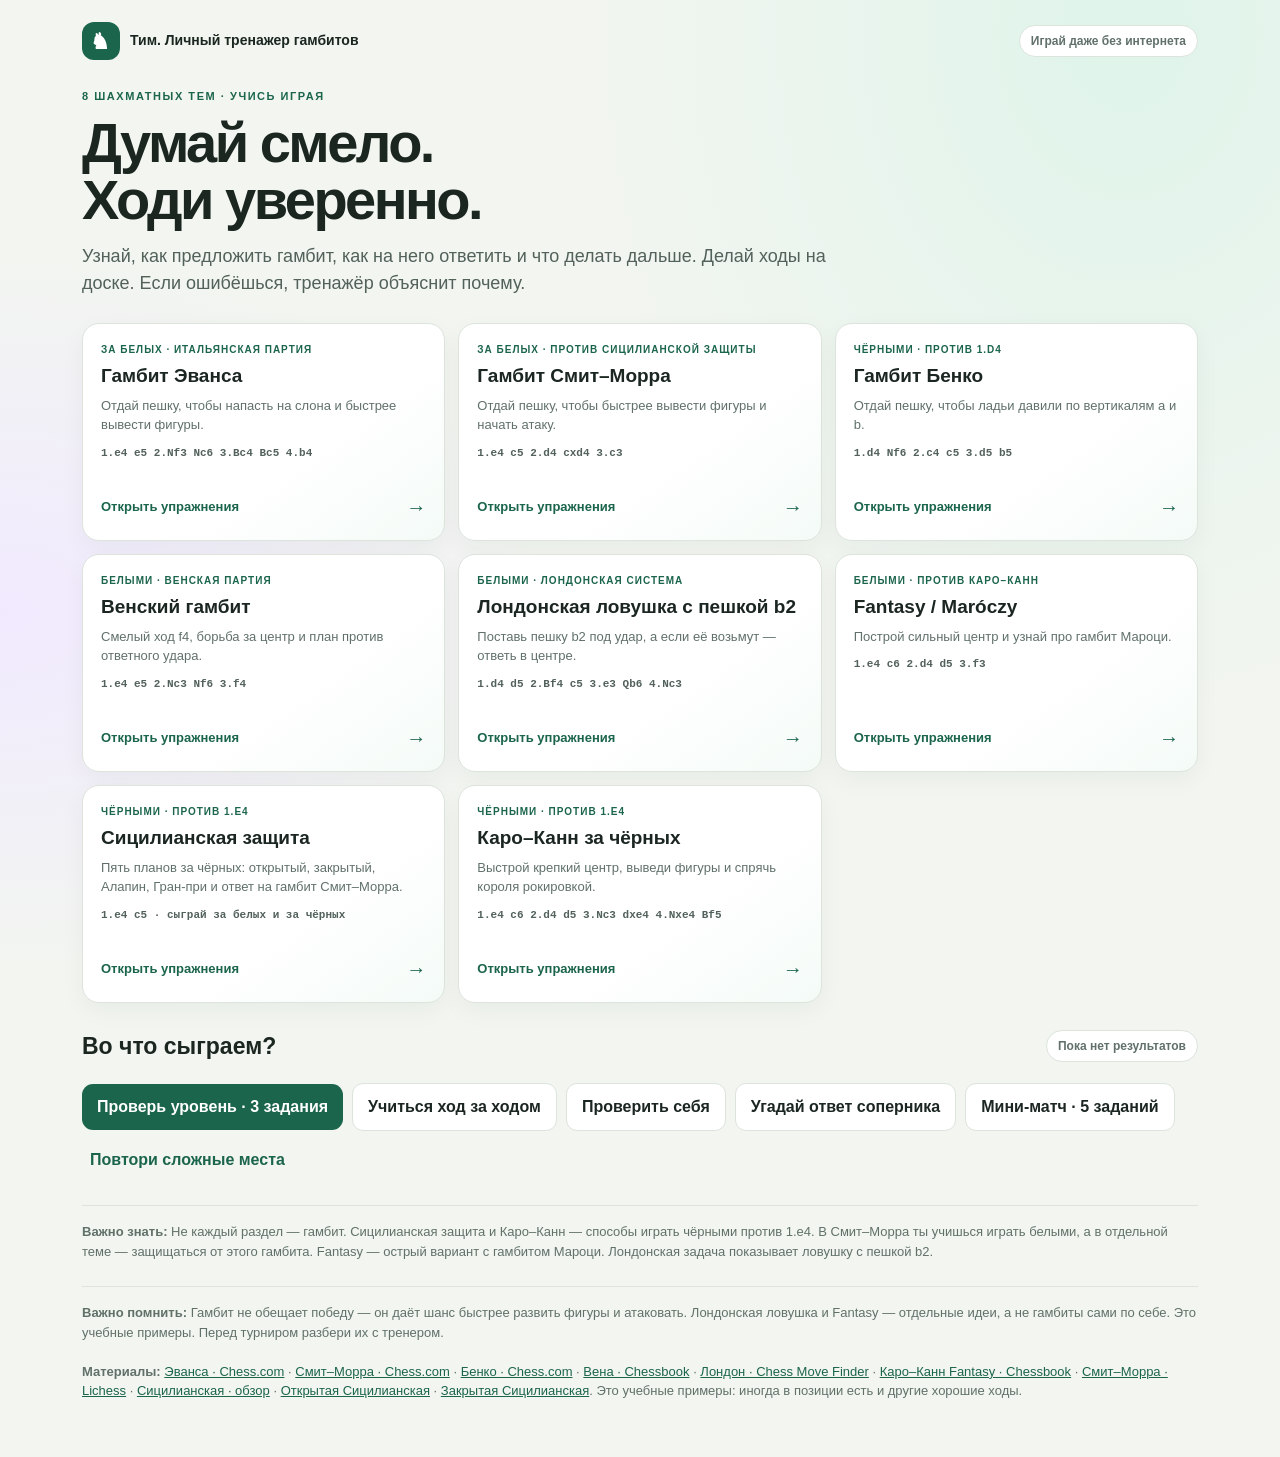
==== gambits.html @ 349092c0 "Add Tim's personal interactive gambit trainer" ====
<!doctype html>
<html lang="ru"><head><meta charset="utf-8"><meta name="viewport" content="width=device-width,initial-scale=1"><meta name="theme-color" content="#173d32"><title>Тим. Личный тренажер гамбитов</title>
<style>
:root{--bg:#f2f5f0;--card:#fff;--ink:#1b2621;--muted:#61716a;--green:#1c654d;--green2:#134b39;--line:#dce4dc;--light:#eee6d5;--dark:#78927b;--red:#943d34;--blue:#427fcb;--gold:#f0b842;--violet:#7656c9}
*{box-sizing:border-box}body{margin:0;background:radial-gradient(ellipse at 88% 2%,#dff4ea 0,transparent 34%),radial-gradient(ellipse at 0 42%,#f1eaff 0,transparent 30%),var(--bg);color:var(--ink);font:16px/1.5 "Segoe UI",Arial,sans-serif}button,select{font:inherit}button{cursor:pointer}.wrap{max-width:1160px;margin:auto;padding:22px 22px 56px}header{display:flex;justify-content:space-between;align-items:center;margin-bottom:28px;gap:12px}.brand{display:flex;gap:10px;align-items:center;font-size:13px;letter-spacing:.12em;font-weight:800;text-transform:uppercase}.logo{width:38px;height:38px;background:var(--green);color:white;border-radius:12px;display:grid;place-items:center;font-size:22px}.badge{border:1px solid var(--line);background:#fff;border-radius:100px;padding:6px 11px;color:var(--muted);font-size:12px;font-weight:650}.hero{max-width:780px}.eyebrow{font-size:11px;letter-spacing:.14em;text-transform:uppercase;color:var(--green);font-weight:800}h1{font-size:clamp(34px,6vw,56px);line-height:1.03;letter-spacing:-.045em;margin:9px 0 14px}.hero p{font-size:18px;color:#52615a;margin:0}.cards{display:grid;grid-template-columns:repeat(3,1fr);gap:13px;margin:26px 0}.card,.panel{background:var(--card);border:1px solid var(--line);border-radius:17px;box-shadow:0 8px 24px rgba(23,47,36,.045)}.card{padding:18px}.card.selectable{appearance:none;text-align:left;color:var(--ink);font:inherit;width:100%;display:flex;flex-direction:column;align-items:stretch;min-height:218px;background:linear-gradient(145deg,#fff 58%,#f4fbf7);transition:transform .18s ease,box-shadow .18s ease,border-color .18s ease}.card.selectable:hover{transform:translateY(-3px);border-color:#87cbb1;box-shadow:0 14px 30px #174d3520}.card.selectable:focus-visible{outline:3px solid #75b99e;outline-offset:3px}.card-cta{margin-top:auto;padding-top:14px;display:flex;justify-content:space-between;align-items:center;color:var(--green);font-size:13px;font-weight:800}.card-cta span{font-size:20px}.card .tag{color:var(--green);text-transform:uppercase;letter-spacing:.1em;font-size:10px;font-weight:800}.card h2{font-size:19px;line-height:1.2;margin:8px 0}.card p{font-size:13px;color:var(--muted);margin:0 0 10px}.seq{font:600 11px/1.5 ui-monospace,Consolas,monospace;color:#52615a}.actions,.row{display:flex;align-items:center;flex-wrap:wrap;gap:9px}.actions{margin:20px 0}.btn{border:0;border-radius:11px;padding:11px 15px;background:var(--green);color:#fff;font-weight:750}.btn:hover{background:var(--green2)}.btn.active-mode{box-shadow:0 0 0 3px #95cbb2;background:#164a38}.btn.secondary{background:#fff;color:var(--ink);border:1px solid var(--line)}.btn.ghost{background:transparent;color:var(--green);padding:8px}.btn.small{font-size:13px;padding:8px 11px}.topline{display:flex;align-items:center;justify-content:space-between;gap:12px;margin:18px 0 10px}.topline h2{font-size:23px;margin:0}.trainer{display:none}.trainer.active{display:block}.toolbar{display:flex;gap:14px;align-items:center;flex-wrap:wrap;background:#fff;border:1px solid var(--line);border-radius:13px;padding:10px 12px;margin:12px 0}.toolbar label{font-size:13px;font-weight:700;color:var(--muted);display:flex;gap:7px;align-items:center}select{border:1px solid var(--line);border-radius:8px;padding:7px 28px 7px 9px;background:#fff}.workspace{display:grid;grid-template-columns:minmax(300px,550px) minmax(280px,1fr);gap:16px;align-items:start}.panel{padding:17px}.board-title{display:flex;justify-content:space-between;gap:10px;margin:0 0 10px}.board-title h3{margin:0;font-size:17px}.board-title small{display:block;color:var(--muted);margin-top:4px}#board{width:min(100%,520px);height:auto;aspect-ratio:1/1;display:grid;grid-template-columns:repeat(8,minmax(0,1fr));grid-template-rows:repeat(8,minmax(0,1fr));border:5px solid #293b33;border-radius:6px;overflow:hidden;margin:auto;user-select:none;touch-action:manipulation}.sq{border:0;border-radius:0;position:relative;padding:0;min-width:0;min-height:0;display:grid;place-items:center}.sq.light{background:var(--light)}.sq.dark{background:var(--dark)}.sq.sel{box-shadow:inset 0 0 0 4px #f1d85b}.sq.last-from{outline:3px solid #5b98e1;outline-offset:-3px}.sq.last-to{box-shadow:inset 0 0 0 4px #f0b842}.sq.last-from.last-to{box-shadow:inset 0 0 0 4px #7656c9}.sq.target:after{content:"";width:23%;height:23%;border-radius:50%;background:#134b3970;position:absolute}.sq.target.capture:after{width:78%;height:78%;background:transparent;border:5px solid #134b3970}.piece{font-family:"Segoe UI Symbol","DejaVu Sans",serif;font-size:clamp(27px,6vw,56px);line-height:1;z-index:1}.piece.w{color:#fff;text-shadow:-1px -1px 1px #26352d,1px -1px 1px #26352d,-1px 1px 1px #26352d,1px 1px 1px #26352d}.piece.b{color:#202823;text-shadow:0 1px 1px #fff7}.coord{position:absolute;top:1px;left:4px;font-size:9px;font-weight:800;z-index:2}.sq.light .coord{color:#78927b}.sq.dark .coord{color:#f8f2e6}.coord.file{top:auto;left:auto;right:4px;bottom:1px}.boardfoot{display:flex;justify-content:space-between;gap:10px;color:var(--muted);font-size:12px;margin-top:10px}.status{color:var(--green);font-weight:750}.progress{height:6px;background:#e6ebe4;border-radius:20px;margin:9px 0 0;overflow:hidden}.progress i{display:block;height:100%;background:var(--green);width:0}.side h3{font-size:21px;line-height:1.2;margin:6px 0 9px}.side p{color:#52615a;margin:9px 0}.prompt{background:#f1f6ed;border-left:4px solid var(--green);padding:12px;border-radius:0 9px 9px 0;font-weight:700}.hint,.feedback,.idea{padding:11px 13px;border-radius:10px;margin:11px 0}.hint,.idea{background:#f6f7f3;border:1px solid var(--line);color:#4c5e54}.feedback{display:none}.feedback.good{display:block;background:#eaf5ec;color:#24543a;animation:feedback-in .22s ease}.feedback.bad{display:block;background:#fff0ed;color:#84382f;animation:feedback-in .22s ease}.feedback.neutral{display:block;background:#fff6df;color:#745214;animation:feedback-in .22s ease}.empty-state{margin:14px 0;padding:22px;border:1px solid #cce5d6;border-radius:16px;background:linear-gradient(120deg,#effaf3,#f3efff);color:#30483b;font-weight:700}.empty-state:before{content:"♟";display:block;color:#7656c9;font-size:28px;margin-bottom:4px}@keyframes feedback-in{from{opacity:.35;transform:translateY(4px)}to{opacity:1;transform:translateY(0)}}.linebox{display:none;border-top:1px solid var(--line);margin-top:12px;padding-top:12px}.linebox.active{display:block}.line-recap{display:none;margin:13px 0 2px;padding:14px 15px;border:1px solid #b9dec8;border-radius:13px;background:linear-gradient(120deg,#eaf8ee,#f3efff);box-shadow:0 5px 16px #164a3812}.line-recap.active{display:block;animation:feedback-in .22s ease}.line-recap h4{margin:0 0 7px;color:var(--green);font-size:16px}.line-recap p{margin:8px 0 0;color:#45594e;font-size:14px}.line-recap b{color:#255b45}.moves{font:600 12px/1.8 ui-monospace,Consolas,monospace;color:#394b41;margin:6px 0}.footnote{margin-top:25px;border-top:1px solid var(--line);padding-top:16px;color:var(--muted);font-size:13px}.footnote a{color:var(--green)}.modal{display:none;position:fixed;inset:0;background:#10221dbb;z-index:5;place-items:center;padding:16px}.modal.open{display:grid}.modalbox{max-width:500px;background:#fff;padding:24px;border-radius:18px;width:100%}.hidden{display:none!important}
@media(max-width:820px){.cards{grid-template-columns:repeat(2,1fr)}.workspace{grid-template-columns:1fr}.panel{max-width:560px;margin:auto;width:100%}}
@media(max-width:520px){.wrap{padding:15px 12px 38px}.cards{grid-template-columns:1fr}.hide-mobile{display:none}.hero p{font-size:16px}.panel{padding:13px}.piece{font-size:clamp(26px,10vw,48px)}.topline{align-items:flex-start;flex-direction:column}}
</style><style>
#board{width:min(100%,520px);height:auto!important;aspect-ratio:1/1;grid-template-columns:repeat(8,minmax(0,1fr));grid-template-rows:repeat(8,minmax(0,1fr))}
#board>.sq{min-width:0;min-height:0;aspect-ratio:1/1}
.opening-guide{margin:12px 0;padding:14px;border:1px solid #c9e2d3;border-radius:14px;background:linear-gradient(135deg,#edf9f1,#f5f0ff);box-shadow:0 6px 18px #1c654d12}
.guide-head{display:flex;align-items:center;gap:8px;margin-bottom:10px;color:#255b45;font-weight:800;font-size:13px;letter-spacing:.02em}
.guide-mark{display:grid;place-items:center;width:25px;height:25px;border-radius:8px;background:#d5f0df;color:#1c654d;font-size:15px}
.guide-grid{display:grid;grid-template-columns:1fr;gap:9px}
.guide-part{padding:10px 11px;border-radius:10px;background:#ffffffd9;border:1px solid #dfe9e2}
.guide-part b{display:block;margin-bottom:4px;color:#263a30;font-size:12px}
.guide-part p{margin:0;color:#4f6057;font-size:13px;line-height:1.5}
@media(min-width:1000px){.guide-grid{grid-template-columns:1fr 1fr}}

.glossary{margin:12px 0 0;border:1px dashed #c9d9cc;border-radius:11px;background:#fbfcfa}
.glossary summary{padding:10px 12px;color:#315b44;font-weight:750;cursor:pointer}
.glossary .glossary-words{padding:0 12px 12px;display:grid;gap:7px}
.glossary p{margin:0;color:#52615a;font-size:12px;line-height:1.45}
.glossary b{color:#1b3a2b}
</style></head>
<body><div class="wrap">
<header><div class="brand"><span class="logo">♞</span><span style="letter-spacing:0;text-transform:none;font-size:14px;line-height:1.25;max-width:250px">Тим. Личный тренажер гамбитов</span></div><span class="badge hide-mobile">Играй даже без интернета</span></header>
<main>
<section id="home">
<div class="hero"><div class="eyebrow">8 шахматных тем · учись играя</div><h1>Думай смело.<br>Ходи уверенно.</h1><p>Узнай, как предложить гамбит, как на него ответить и что делать дальше. Делай ходы на доске. Если ошибёшься, тренажёр объяснит почему.</p></div>
<div class="cards">
<button type="button" class="card selectable" data-open="evans" aria-label="Открыть тренажёр: Гамбит Эванса"><span class="tag">За белых · Итальянская партия</span><h2>Гамбит Эванса</h2><p>Отдай пешку, чтобы напасть на слона и быстрее вывести фигуры.</p><span class="seq">1.e4 e5 2.Nf3 Nc6 3.Bc4 Bc5 4.b4</span><span class="card-cta">Открыть упражнения <span aria-hidden="true">→</span></span></button>
<button type="button" class="card selectable" data-open="morra" aria-label="Открыть тренажёр: Гамбит Смит–Морра"><span class="tag">За белых · против Сицилианской защиты</span><h2>Гамбит Смит–Морра</h2><p>Отдай пешку, чтобы быстрее вывести фигуры и начать атаку.</p><span class="seq">1.e4 c5 2.d4 cxd4 3.c3</span><span class="card-cta">Открыть упражнения <span aria-hidden="true">→</span></span></button>
<button type="button" class="card selectable" data-open="benko" aria-label="Открыть тренажёр: Гамбит Бенко"><span class="tag">Чёрными · против 1.d4</span><h2>Гамбит Бенко</h2><p>Отдай пешку, чтобы ладьи давили по вертикалям a и b.</p><span class="seq">1.d4 Nf6 2.c4 c5 3.d5 b5</span><span class="card-cta">Открыть упражнения <span aria-hidden="true">→</span></span></button>
<button type="button" class="card selectable" data-open="vienna" aria-label="Открыть тренажёр: Венский гамбит"><span class="tag">Белыми · Венская партия</span><h2>Венский гамбит</h2><p>Смелый ход f4, борьба за центр и план против ответного удара.</p><span class="seq">1.e4 e5 2.Nc3 Nf6 3.f4</span><span class="card-cta">Открыть упражнения <span aria-hidden="true">→</span></span></button>
<button type="button" class="card selectable" data-open="london" aria-label="Открыть тренажёр: Лондонская ловушка с пешкой b2"><span class="tag">Белыми · Лондонская система</span><h2>Лондонская ловушка с пешкой b2</h2><p>Поставь пешку b2 под удар, а если её возьмут — ответь в центре.</p><span class="seq">1.d4 d5 2.Bf4 c5 3.e3 Qb6 4.Nc3</span><span class="card-cta">Открыть упражнения <span aria-hidden="true">→</span></span></button>
<button type="button" class="card selectable" data-open="caro" aria-label="Открыть тренажёр: Fantasy против Каро — Канн"><span class="tag">Белыми · против Каро–Канн</span><h2>Fantasy / Maróczy</h2><p>Построй сильный центр и узнай про гамбит Мароци.</p><span class="seq">1.e4 c6 2.d4 d5 3.f3</span><span class="card-cta">Открыть упражнения <span aria-hidden="true">→</span></span></button>
<button type="button" class="card selectable" data-open="sicilian" aria-label="Открыть тренажёр: Сицилианская защита за чёрных"><span class="tag">Чёрными · против 1.e4</span><h2>Сицилианская защита</h2><p>Пять планов за чёрных: открытый, закрытый, Алапин, Гран-при и ответ на гамбит Смит–Морра.</p><span class="seq">1.e4 c5 · сыграй за белых и за чёрных</span><span class="card-cta">Открыть упражнения <span aria-hidden="true">→</span></span></button>
<button type="button" class="card selectable" data-open="caroblack" aria-label="Открыть тренажёр: Каро — Канн за чёрных"><span class="tag">Чёрными · против 1.e4</span><h2>Каро–Канн за чёрных</h2><p>Выстрой крепкий центр, выведи фигуры и спрячь короля рокировкой.</p><span class="seq">1.e4 c6 2.d4 d5 3.Nc3 dxe4 4.Nxe4 Bf5</span><span class="card-cta">Открыть упражнения <span aria-hidden="true">→</span></span></button>
</div>
<div class="topline"><h2>Во что сыграем?</h2><span class="badge" id="stats">Пока нет результатов</span></div>
<div class="actions"><button class="btn" data-mode="diagnostic">Проверь уровень · 3 задания</button><button class="btn secondary" data-mode="study">Учиться ход за ходом</button><button class="btn secondary" data-mode="practice">Проверить себя</button><button class="btn secondary" data-mode="defense">Угадай ответ соперника</button><button class="btn secondary" data-mode="match">Мини-матч · 5 заданий</button><button class="btn ghost" data-mode="review">Повтори сложные места</button></div>
<p class="footnote"><b>Важно знать:</b> Не каждый раздел — гамбит. Сицилианская защита и Каро–Канн — способы играть чёрными против 1.e4. В Смит–Морра ты учишься играть белыми, а в отдельной теме — защищаться от этого гамбита. Fantasy — острый вариант с гамбитом Мароци. Лондонская задача показывает ловушку с пешкой b2.</p>
</section>
<section id="trainer" class="trainer">
<div class="topline"><div><div class="eyebrow" id="modeLabel">Тренировка</div><h2 id="counter">Задание</h2></div><div class="row"><span class="badge" id="sessionStats">0 правильных ходов</span><button class="btn secondary small" id="homeBtn">Назад к режимам</button></div></div>
<div class="toolbar"><label>За кого играем <select id="side"><option value="all">За обе стороны</option><option value="w">Белые</option><option value="b">Чёрные</option></select></label><label>Дебют <select id="opening"><option value="all">Все</option><option value="evans">Эванса</option><option value="morra">Смит–Морра</option><option value="benko">Бенко</option><option value="vienna">Вены</option><option value="london">Лондон</option><option value="caro">Каро–Канн</option><option value="sicilian">Сицилианская защита</option><option value="caroblack">Каро–Канн за чёрных</option></select></label><span class="badge" id="clock">Без таймера</span></div>
<div class="empty-state hidden" id="emptyState" aria-live="polite"></div><div class="workspace" id="workspace"><section class="panel" id="boardPanel"><div class="board-title"><div><h3 id="posTitle"></h3><small id="turn"></small></div><span class="badge" id="gambit"></span></div><div id="board" role="grid" aria-label="Шахматная доска"></div><div class="boardfoot"><span id="posCount"></span><span class="status" id="status">Твой ход!</span></div><div class="progress"><i id="bar"></i></div></section>
<section class="panel side"><div class="eyebrow" id="label">Тренировочный ход</div><h3 id="title"></h3><div id="prompt" class="prompt"></div><div id="idea" class="idea"></div><section class="opening-guide" id="openingGuide" aria-live="polite"><div class="guide-head"><span class="guide-mark" aria-hidden="true">✦</span><span id="guideLabel"></span></div><div class="guide-grid"><div class="guide-part"><b>Зачем нужен этот ход?</b><p id="guideWhy"></p></div><div class="guide-part"><b>Что часто играют дальше?</b><p id="guidePlan"></p></div></div></section><details class="glossary"><summary>Шахматный словарик</summary><div class="glossary-words">
<p><b>Дебют</b> — начало шахматной партии.</p>
<p><b>Гамбит</b> — ты отдаёшь пешку, чтобы быстрее вывести фигуры или начать атаку.</p>
<p><b>Темп</b> — полезное время. Если соперник защищается от твоей угрозы, ты успеваешь сделать ещё один хороший ход.</p>
<p><b>Центр</b> — четыре клетки посередине доски: d4, e4, d5 и e5.</p>
<p><b>Развитие</b> — вывод фигур с начальных клеток, чтобы они помогали в игре.</p>
<p><b>Рокировка</b> — особый ход: король прячется за пешками, а ладья выходит ближе к центру.</p>
<p><b>Размен</b> — обмен пешками или фигурами.</p>
<p><b>Диагональ</b> — клетки наискосок. Слон ходит по диагоналям.</p>
<p><b>Фланг</b> — край доски, где стоят пешки a и h.</p>
<p><b>Инициатива</b> — ты задаёшь угрозы, а соперник вынужден отвечать.</p>
<p><b>Вилка</b> — ход, после которого одна фигура нападает сразу на две фигуры соперника.</p>
<p><b>Открытая вертикаль</b> — ряд клеток без пешек. По нему ладья может пройти далеко.</p>
<p><b>Фианкетто</b> — план: сначала сыграть ...g6 или ...b6, потом поставить слона на g7 или b7.</p>
</div></details><div id="hint" class="hint hidden"></div><div id="feedback" class="feedback" aria-live="polite"></div><div class="actions"><button id="hintBtn" class="btn secondary small">Подсказка</button><button id="showBtn" class="btn secondary small">Показать правильный ход</button><button id="nextBtn" class="btn small hidden">Дальше</button></div>
<div id="lineBox" class="linebox"><b>Что сыграть дальше?</b><div id="moves" class="moves"></div><div class="row" style="justify-content:space-between"><button id="prevLine" class="btn ghost small">На шаг назад</button><span class="badge" id="lineStep"></span><button id="nextLine" class="btn ghost small">Следующий ход</button></div><div id="lineRecap" class="line-recap" aria-live="polite"><h4>✨ Линия пройдена!</h4><p><b>Почему этот план хорош:</b> <span id="recapWhy"></span></p><p><b>Что делать дальше:</b> <span id="recapNext"></span></p></div></div><div class="footnote" id="meta"></div></section></div>
</section>
<div class="footnote"><b>Важно помнить:</b> Гамбит не обещает победу — он даёт шанс быстрее развить фигуры и атаковать. Лондонская ловушка и Fantasy — отдельные идеи, а не гамбиты сами по себе. Это учебные примеры. Перед турниром разбери их с тренером.<br><br><b>Материалы:</b>
<a href="https://www.chess.com/openings/Giuoco-Piano-Game-Evans-Gambit" target="_blank" rel="noopener">Эванса · Chess.com</a> · <a href="https://www.chess.com/openings/Sicilian-Defense-Smith-Morra-Gambit" target="_blank" rel="noopener">Смит–Морра · Chess.com</a> · <a href="https://www.chess.com/openings/Benko-Gambit" target="_blank" rel="noopener">Бенко · Chess.com</a> · <a href="https://chessbook.com/openings/vienna-gambit" target="_blank" rel="noopener">Вена · Chessbook</a> · <a href="https://chessmovefinder.com/openings/london-system" target="_blank" rel="noopener">Лондон · Chess Move Finder</a> · <a href="https://chessbook.com/openings/caro-kann-fantasy" target="_blank" rel="noopener">Каро–Канн Fantasy · Chessbook</a> · <a href="https://lichess.org/study/ccnOaWVC" target="_blank" rel="noopener">Смит–Морра · Lichess</a> · <a href="https://www.chess.com/openings/Sicilian-Defense" target="_blank" rel="noopener">Сицилианская · обзор</a> · <a href="https://www.chess.com/openings/Sicilian-Defense-Open-Variation" target="_blank" rel="noopener">Открытая Сицилианская</a> · <a href="https://www.chess.com/openings/Closed-Sicilian-Defense" target="_blank" rel="noopener">Закрытая Сицилианская</a>. Это учебные примеры: иногда в позиции есть и другие хорошие ходы.</div>
</main></div>
<div id="modal" class="modal"><div class="modalbox"><div class="eyebrow">Как прошла проверка</div><h2 id="modalTitle"></h2><p id="modalText"></p><div class="actions"><button class="btn" id="modalContinue">Начать тренировку</button><button class="btn secondary" id="modalClose">Закрыть</button></div></div></div>
<script>
"use strict";
const FEN="rnbqkbnr/pppppppp/8/8/8/8/PPPPPPPP/RNBQKBNR w KQkq - 0 1";
const T=[
["e1","evans","w","e2e4 e7e5 g1f3 b8c6 f1c4 f8c5 b2b4 c5b4","c2c3","b4a5 d2d4 e5d4 e1g1","Прогони слона","Белые отдали пешку b4. Как использовать лишний ход?","Напади на слона и приготовь ход d4.","Ход c3 нападает на слона и готовит d4. Пока слон уходит, белые занимают центр.","core",1],
["e2","evans","w","e2e4 e7e5 g1f3 b8c6 f1c4 f8c5 b2b4 c5b4 c2c3 b4a5","d2d4","e5d4 e1g1","Занять центр","Слон ушёл на a5. Как теперь занять центр?","Пешка с d2 может пойти на d4 и занять центр.","Ход d4 помогает белым занять центр. После размена пешек спрячь короля рокировкой.","core",1],
["e3","evans","w","e2e4 e7e5 g1f3 b8c6 f1c4 f8c5 b2b4 c5b4 c2c3 b4a5 d2d4 e5d4","e1g1","d4c3 d1b3","Спрячь короля и выведи ладью","Появились открытые клетки в центре. Спрячь короля рокировкой и выведи ладью.","Короткая рокировка прячет короля и выводит ладью в игру.","core",2],
["e4","evans","w","e2e4 e7e5 g1f3 b8c6 f1c4 f8c5 b2b4 c5b4 c2c3 b4a5 d2d4 e5d4 e1g1 d4c3","d1b3","","Накажи за жадность","Чёрные взяли пешку c3. Найди, чем белые могут напасть в ответ.","Ферзь на b3 может угрожать пешкам f7 и b7.","Qb3 нападает на пешки f7 и b7. Перед этим проверь, как чёрные могут ответить.","core",3],
["e5","evans","b","e2e4 e7e5 g1f3 b8c6 f1c4 f8c5 b2b4","c5b4","c2c3 b4a5","Взять предложенную пешку","Белые предлагают пешку b4. Может ли слон взять её?","Слон на c5 может пойти на b4 и забрать пешку.","Чаще чёрные берут пешку ходом 4...Bxb4. Можно и отказаться — отвести слона на b6.","defense",1],
["e6","evans","b","e2e4 e7e5 g1f3 b8c6 f1c4 f8c5 b2b4","c5b6","e1g1","Не брать пешку","Чёрные не берут пешку. Отведи слона в безопасное место.","Слон уходит на b6.","После 4...Bb6 чёрные отказались от пешки. Теперь выводи фигуры.","defense",2],
["m1","morra","w","e2e4 c7c5 d2d4 c5d4 c2c3 d4c3","b1c3","b8c6 g1f3","Забрать пешку конём","Чёрные взяли пешку c3. Как вернуть её конём?","Конь с b1 может забрать пешку на c3.","Nxc3 возвращает пешку и выводит коня.","core",1],
["m2","morra","w","e2e4 c7c5 d2d4 c5d4 c2c3 d4c3 b1c3 b8c6","g1f3","d7d6 f1c4","Вывести коня","Выведи коня и помоги занять центр.","Конь с g1 может пойти на f3.","Nf3 выводит коня и готовит рокировку.","core",1],
["m3","morra","w","e2e4 c7c5 d2d4 c5d4 c2c3 d4c3 b1c3 b8c6 g1f3 d7d6","f1c4","e7e6 e1g1","Напади на пешку f7","Поставь слона на c4 — он будет смотреть на короля.","С c4 слон нападает на пешку f7.","Bc4 ставит слона на хорошее место. Теперь готовь рокировку.","core",2],
["m4","morra","w","e2e4 c7c5 d2d4 c5d4 c2c3 d4c3 b1c3 b8c6 g1f3 d7d6 f1c4 e7e6","e1g1","g8f6 d1e2","Рокировка","В центре могут начаться размены. Спрячь короля рокировкой.","Рокировка прячет короля и выводит ладью.","core",2],
["m5","morra","w","e2e4 c7c5 d2d4 c5d4 c2c3 d4c3 b1c3 b8c6 g1f3 d7d6 f1c4 e7e6 e1g1 g8f6","d1e2","f8e7 f1d1","Подготовь ладью","Подготовь ладью встать на d1 и напасть на пешку d6.","Сначала отведи ферзя с d1 — тогда туда сможет встать ладья.","Qe2 освобождает d1 для ладьи. Ладья сможет напасть на пешку d6.","core",3],
["m6","morra","w","e2e4 c7c5 d2d4 c5d4 c2c3 d4c3 b1c3 b8c6 g1f3 d7d6 f1c4 e7e6 e1g1 g8f6 d1e2 f8e7","f1d1","e8g8","Поставить ладью на d1","Какая ладья должна попасть на d1?","После рокировки ладья стоит на f1. Путь до d1 свободен.","Rd1 ставит ладью напротив пешки d6 и нападает на неё.","core",3],
["m7","morra","w","e2e4 c7c5 d2d4 c5d4 c2c3 d4d3","g1f3","b8c6","Чёрные не взяли пешку","Чёрные продвинули пешку на d3. Как развиваться?","Не бросайся сразу возвращать пешку. Сначала выведи фигуры.","Если соперник не взял пешку, спокойно продолжай развивать фигуры.","core",2],
["m8","morra","b","e2e4 c7c5 d2d4 c5d4 c2c3","d4c3","b1c3","Принять Смит–Морра","Белые предлагают пешку c3. Как её забрать?","Пешка d4 может взять пешку на c3.","Ход 3...dxc3 принимает гамбит. Белые быстрее выведут фигуры, так что чёрным тоже надо развиваться.","defense",1],
["b1","benko","b","d2d4 g8f6 c2c4 c7c5 d4d5","b7b5","c4b5 a7a6","Начать гамбит Бенко","Отдай пешку b5, чтобы ладьи могли давить на пешки соперника.","Продвинь пешку b7 на b5.","Ход ...b5 отдаёт пешку, зато открывает дороги a и b для ладей.","core",1],
["b2","benko","w","d2d4 g8f6 c2c4 c7c5 d4d5 b7b5","c4b5","a7a6 b5a6 c8a6","Взять пешку в гамбитe Бенко","Как белые могут забрать пешку b5?","Пешка с c4 может взять на b5.","Ход 4.cxb5 принимает гамбит. После ...a6 белые решают: взять ещё пешку или развить фигуры.","defense",1],
["b3","benko","b","d2d4 g8f6 c2c4 c7c5 d4d5 b7b5 c4b5","a7a6","b5a6 c8a6","Открыть дорогу ладье по вертикали a","Белые забрали пешку b5. Как открыть дорогу ладье?","Продвинь пешку с a7 на a6.","Ход ...a6 открывает дорогу ладье. Если белые возьмут эту пешку, забери её слоном.","core",2],
["b4","benko","b","d2d4 g8f6 c2c4 c7c5 d4d5 b7b5 c4b5 a7a6 b5a6","c8a6","b1c3 d7d6","Вернуть пешку слоном","Белые взяли и пешку a6. Как забрать пешку обратно?","Слон с c8 может пойти через b7 и взять пешку на a6.","...Bxa6 возвращает пешку и активизирует слона.","core",2],
["b5","benko","b","d2d4 g8f6 c2c4 c7c5 d4d5 b7b5 c4b5 a7a6 b5a6 c8a6 b1c3","d7d6","g1f3 g7g6","Укрепить центр","Закрепи центр и приготовь фианкетто.","Поставь пешку d7 на d6.","После ...d6 готовь ход ...g6 и ставь слона на g7.","core",2],
["b6","benko","b","d2d4 g8f6 c2c4 c7c5 d4d5 b7b5 c4b5 a7a6 b5a6 c8a6 b1c3 d7d6 g1f3","g7g6","g2g3 f8g7","Вывести слона на g7","Как поставить слона на g7, чтобы он смотрел через доску?","Сначала передвинь пешку с g7 на g6.","После ...g6 поставь слона на g7. Оттуда он будет смотреть на центр.","core",2],
["b7","benko","b","d2d4 g8f6 c2c4 c7c5 d4d5 b7b5 c4b5 a7a6 b5a6 c8a6 b1c3 d7d6 g1f3 g7g6 g2g3","f8g7","f1g2 e8g8","Слон смотрит на центр","Поставь слона на g7.","Слон с f8 может пойти на g7.","План простой: пешка на g6, потом слон на g7. Так он будет смотреть на центр издалека.","core",3],
["b8","benko","b","d2d4 g8f6 c2c4 c7c5 d4d5 b7b5 c4b5 a7a6 b5a6 c8a6 b1c3 d7d6 g1f3 g7g6 g2g3 f8g7 f1g2","e8g8","e1g1","Рокировать","Слон занял g7. Заверши развитие.","Конь f6 и слон g7 уже освободили путь.","После рокировки поставь ладьи на вертикали a и b. Так они будут нападать на пешки соперника.","core",3],
["v1","vienna","w","e2e4 e7e5 b1c3 g8f6","f2f4","d7d5 f4e5","Начать гамбит Вены","Как отдать пешку и начать атаку?","Поставь пешку f2 на f4.","Ход 3.f4 предлагает пешку. Если чёрные её возьмут, сыграй e5 и напади на коня f6.","core",1],
["v2","vienna","w","e2e4 e7e5 b1c3 g8f6 f2f4 d7d5","f4e5","f6e4 d1f3","Что делать после ...d5?","Чёрные напали на центр. Как ответить?","Пешка f4 может забрать пешку на e5.","После fxe5 чёрные часто отвечают ...Nxe4. Не спеши: проверь угрозы и выведи фигуры.","core",2],
["v3","vienna","w","e2e4 e7e5 b1c3 g8f6 f2f4 d7d5 f4e5 f6e4","d1f3","","Угроза коню и f7","Чёрный конь взял пешку e4. Каким ходом можно напасть и на коня, и на пешку f7?","Ферзь с d1 может выйти на f3.","Qf3 нападает на коня и пешку f7. Но сначала проверь, не может ли конь уйти.","core",3],
["v4","vienna","w","e2e4 e7e5 b1c3 g8f6 f2f4 e5f4","e4e5","f6g8 g1f3","Прогони коня ходом e5","Чёрные приняли пешку. Как выиграть темп на коне f6?","Передвинь пешку с e4 на e5 и напади на коня.","После принятия гамбита e5 — типичный способ получить темп; затем развивай фигуры.","core",2],
["v5","vienna","b","e2e4 e7e5 b1c3 g8f6 f2f4","d7d5","f4e5 f6e4 d1f3","Ответный удар чёрных","Найди сильный ответ на ход f4.","Атакуй пешки в центре, пока белые не успели их поддержать.","После ...d5 началась борьба за центр. Считай ходы внимательно.","defense",2],
["l1","london","w","d2d4 d7d5 c1f4 c7c5 e2e3 d8b6","b1c3","b6b2 c3d5","Ловушка с пешкой b2","Чёрный ферзь напал на пешку b2. Развей коня: если чёрные возьмут пешку, у тебя будет ответный удар.","Поставь коня на c3.","В Лондонской системе белые иногда оставляют пешку b2 под боем. Если чёрные берут её, сыграй Nxd5 и угрожай шахом с вилкой.","core",3],
["l2","london","w","d2d4 d7d5 c1f4 c7c5 e2e3 d8b6 b1c3 b6b2","c3d5","","Ответный удар в центре","Чёрные забрали пешку b2. Найди сильный ход в центре.","Конь с c3 может забрать пешку на d5.","После Nxd5 ты грозишь шахом на c7 и нападением на ладью. Сначала проверь, как чёрные могут защититься.","core",3],
["l3","london","w","d2d4 d7d5 c1f4 g8f6 e2e3 e7e6 g1f3 c7c5 c2c3 b8c6 b1d2 f8d6","f4g3","","Обычная Лондонская система","Чёрные хотят разменять твоего слона. Как отвести его в безопасное место?","Отведи слона на g3.","В обычном Лондоне спокойно выводи фигуры. Перед разменом подумай, станет ли твоя позиция лучше.","core",2],
["c1","caro","w","e2e4 c7c6 d2d4 d7d5","f2f3","d5e4 f3e4 g8f6","Fantasy против Каро–Канн","Как поддержать центр и выбрать активный вариант?","Поддержи пешку e4 ходом f3.","Fantasy — острый вариант против Каро–Канн. Сам по себе это не гамбит.","core",2],
["c2","caro","w","e2e4 c7c6 d2d4 d7d5 f2f3 d5e4","f3e4","g8f6 e4e5","Вернуть пешку","Чёрные забрали пешку e4. Как белым вернуть её и сохранить центр?","Пешка f3 может взять на e4.","После fxe4 у белых две пешки в центре, но король стал менее защищён.","core",2],
["c3","caro","w","e2e4 c7c6 d2d4 d7d5 f2f3 d5e4 f3e4 g8f6","e4e5","f6d5 c2c4","Сохранить центр","Чёрный конь напал на e4. Как сохранить пространство?","Передвинь пешку e4 на e5 и напади на коня.","После e5 конь должен уйти. Затем ход c4 может напасть на него ещё раз.","core",2],
["c4","caro","w","e2e4 c7c6 d2d4 d7d5 f2f3 d5e4 f3e4 g8f6 e4e5 f6d5","c2c4","d5b6 g1f3","Прогони коня","Как прогнать коня с d5 и занять больше места в центре?","Поставь пешку c2 на c4.","Когда конь уйдёт, выведи фигуры и спрячь короля.","core",3],
["c5","caro","w","e2e4 c7c6 d2d4 d7d5 f2f3 d5e4 f3e4 e7e5 g1f3 e5d4","f1c4","","Гамбит Мароци: пешка за атаку","Чёрные забрали пешку d4. Как вывести слона и напасть на f7?","Поставь слона с f1 на c4 — он будет смотреть на f7.","В гамбитной линии Мароци белые отдают пешку d4, чтобы быстрее вывести слона. Сначала развивай фигуры — пешку можно вернуть позже.","core",3],
["c6","caro","b","e2e4 c7c6 d2d4 d7d5 f2f3","d5e4","f3e4","Как чёрным ответить на Fantasy?","Как забрать пешку e4 и поспорить за центр?","Пешкой d5 забери белую пешку e4.","Ход ...dxe4 забирает пешку. Белые могут вернуть её, но получат больше места для фигур.","defense",2]
];
T.push(["s_open","sicilian","b","e2e4","c7c5","","Сицилианская защита · открытый центр","Белые начинают 1.e4. Выбери сицилианский ответ.","Ход ...c5 атакует центр сбоку и делает игру острее.","defense",2]);
T[T.length-1].seq=[
{u:"c7c5",q:"На 1.e4 выбери сицилианский ответ.",hint:"Пешка c7 атакует поле d4.",why:"После ...c5 пешка c может взять на d4. Если она уйдёт с линии c, ладья сможет по ней двигаться."},
{u:"g1f3",auto:true},
{u:"d7d6",q:"Белые развили коня. Подготовь открытый центр и развитие фигур.",hint:"Следи за клеткой e5 и готовь ход конём ...Nf6.",why:"Ход ...d6 укрепляет пешки и готовит развитие коня."},
{u:"d2d4",auto:true},
{u:"c5d4",q:"Белая пешка пришла на d4. Как забрать её?",hint:"Пешкой c5 забери пешку на d4.",why:"После ...cxd4 пешка белых уходит, а ладья чёрных получает свободную дорогу по линии c."},
{u:"f3d4",auto:true},
{u:"g8f6",q:"Выведи коня на f6 и напади на пешку e4.",hint:"Поставь коня на f6.",why:"...Nf6 развивает фигуру и сразу атакует e4."},
{u:"b1c3",auto:true},
{u:"b8c6",q:"Напади на пешки в центре и выведи остальные фигуры.",hint:"Второй конь естественно выходит на c6.",why:"...Nc6 развивает фигуру и усиливает контроль над d4 и e5."},
{u:"f1e2",auto:true},
{u:"e7e6",q:"Белые готовят рокировку. Открой дорогу слону f8 и закрепи центр.",hint:"Продвинь пешку e7 на одно поле.",why:"...e6 освобождает поле e7 для слона и поддерживает контроль над d5."},
{u:"e1g1",auto:true},
{u:"f8e7",q:"Белые рокировали. Развей слона и приготовь короля к безопасности.",hint:"Слон f8 может выйти на e7 после хода ...e6.",why:"...Be7 завершает развитие слона перед короткой рокировкой."},
{u:"c1e3",auto:true},
{u:"e8g8",q:"Заверши развитие короля короткой рокировкой.",hint:"Путь короля свободен: f8 и g8 пусты.",why:"Рокировка уводит короля из центра и подключает ладью."}
];
T.push(["s_alapin","sicilian","b","e2e4","c7c5","","Сицилианская защита · план против 2.c3","Белые выбирают 2.c3. Найди центральный ответ.","Против плана d2-d4 важно сразу оспорить центр ходом ...d5.","defense",2]);
T[T.length-1].seq=[
{u:"c7c5",q:"Начни Сицилианскую защиту ходом против 1.e4.",hint:"Атакуй центр пешкой c.",why:"...c5 спорит за центр и делает партию острой."},
{u:"c2c3",auto:true},
{u:"d7d5",q:"Белые готовят ход d4. Как помешать им занять центр?",hint:"Продвинь пешку d7 на d5.",why:"...d5 нападает на центр, пока белые не успели поставить туда две пешки."},
{u:"e4d5",auto:true},
{u:"d8d5",q:"Белые взяли пешку d5. Как забрать пешку обратно?",hint:"Ферзь может забрать пешку на d5.",why:"...Qxd5 возвращает пешку и нападает на центр."},
{u:"d2d4",auto:true},
{u:"g8f6",q:"Белые заняли центр. Выведи коня и напади на пешку e4.",hint:"Выведи коня g8 на f6.",why:"...Nf6 развивает коня с темпом против пешки e4."},
{u:"g1f3",auto:true},
{u:"e7e6",q:"Белые развили коня. Открой слона и укрепи контроль над центром.",hint:"Пешка e7 может поддержать d5 ходом d6.",why:"...e6 укрепляет клетки в центре и освобождает диагональ слона f8."},
{u:"f1e2",auto:true},
{u:"f8e7",q:"Белые выводят слона. Развей своего слона и подготовь рокировку.",hint:"Поле e7 освободилось после ...e6.",why:"...Be7 завершает развитие и подготавливает короткую рокировку."},
{u:"e1g1",auto:true},
{u:"e8g8",q:"Уведи короля в безопасность и подключи ладью.",hint:"Сначала проверь, что f8 и g8 свободны.",why:"Короткая рокировка завершает начальный этап развития."}
];
T.push(["s_closed","sicilian","b","e2e4","c7c5","","Сицилианская защита · закрытый центр","Белые начинают 1.e4. Начни Сицилианскую защиту.","После ...c5 белые могут закрыть центр и начать игру на краю доски.","defense",2]);
T[T.length-1].seq=[
{u:"c7c5",q:"Ответь на 1.e4 ходом Сицилианской защиты.",hint:"Ход ...c5 нападает на пешку d4 сбоку.",why:"...c5 спорит за центр и делает партию острой."},
{u:"b1c3",auto:true},
{u:"b8c6",q:"Центр закрыт. Выведи коня и следи за клеткой d4.",hint:"Выведи коня b8 на c6.",why:"...Nc6 контролирует d4 и готовит развитие остальных фигур."},
{u:"g2g3",auto:true},
{u:"g7g6",q:"Белые готовят слона на g2. Подготовь своего слона на g7.",hint:"Освободи поле g7 пешкой.",why:"После ...g6 поставь слона на g7. Он будет смотреть на центр через доску."},
{u:"f1g2",auto:true},
{u:"f8g7",q:"Белые поставили слона на g2. Поставь своего слона на g7.",hint:"Слон f8 выходит на g7.",why:"...Bg7 ставит слона на сильное место. Он будет помогать атаковать центр."},
{u:"d2d3",auto:true},
{u:"d7d6",q:"Белые укрепляют центр. Поддержи свои пешки ходами ...d6 и ...e5.",hint:"Поддержи e5 и освободи поле d7.",why:"...d6 удерживает клетки в центре и подготавливает развитие коня g8."},
{u:"c1e3",auto:true},
{u:"e7e5",q:"Белые вывели слона. Поддержи пешки в центре и не давай им сыграть d4.",hint:"Продвинь пешку e7 на e5.",why:"...e5 занимает больше места и мешает белым сыграть d4."},
{u:"d1d2",auto:true},
{u:"g8e7",q:"Белые связывают развитие с ферзём. Выведи коня и приготовь рокировку.",hint:"Конь g8 может пойти на e7.",why:"...Nge7 развивает коня, не блокируя пешку f."},
{u:"g1f3",auto:true},
{u:"e8g8",q:"Заверши развитие короля рокировкой.",hint:"Конь уже ушёл с g8, слон покинул f8.",why:"Короткая рокировка завершает безопасное развитие."}
];
T.push(["s_grandprix","sicilian","b","e2e4","c7c5","","Сицилианская защита · ответ на раннюю атаку","Белые выбирают 2.Nc3 и готовят f4. Продолжай развитие с ответной атакой в центре.","Если белые рано нападают на короля, не пугайся. Выводи фигуры и отвечай ходами в центре.","defense",2]);
T[T.length-1].seq=[
{u:"c7c5",q:"Начни Сицилианскую защиту против 1.e4.",hint:"Сыграй ...c5.",why:"...c5 создаёт острую борьбу за клетки в центре."},
{u:"b1c3",auto:true},
{u:"b8c6",q:"Белые развили коня. Развей своего и контролируй d4.",hint:"Конь b8 естественно выходит на c6.",why:"...Nc6 усиливает контроль над d4 и готовит ответ на ранний f4."},
{u:"f2f4",auto:true},
{u:"g7g6",q:"Белые готовят атаку пешкой f. Развей слона на длинную диагональ.",hint:"Сначала освободи поле g7.",why:"...g6 готовит фианкетто и создаёт давление на центр."},
{u:"g1f3",auto:true},
{u:"f8g7",q:"Белые развили коня. Поставь слона на g7.",hint:"Слон f8 выходит на g7.",why:"...Bg7 усиливает контроль над центром и безопасно развивает фигуру."},
{u:"f1b5",auto:true},
{u:"c6d4",q:"Белые напали слоном на коня c6. Уведи коня на d4 и займи центр.",hint:"Уведи коня c6 из-под удара, заняв d4.",why:"...Nd4 спасает коня и ставит его в центр."}
];
T.push(["s_morra_def","sicilian","b","e2e4","c7c5","","Защита от гамбита Смит–Морра","Белые жертвуют пешку ходом 2.d4 и затем предлагают гамбит c3. Прими пешку и развивайся.","После взятия пешки не хватай следующую. Выводи фигуры и следи за центром.","defense",2]);
T[T.length-1].seq=[
{u:"c7c5",q:"Начни Сицилианскую защиту против 1.e4.",hint:"Ход ...c5.",why:"...c5 переводит партию в Сицилианскую защиту."},
{u:"d2d4",auto:true},
{u:"c5d4",q:"Белые сразу вскрывают центр. Как разменять пешки?",hint:"Пешка c5 может взять d4.",why:"...cxd4 меняет пешки и открывает дорогу ладье по вертикали c."},
{u:"c2c3",auto:true},
{u:"d4c3",q:"Белые предлагают ещё одну пешку. Можно ли взять её без опасности?",hint:"Пешка d4 может забрать пешку на c3.",why:"...dxc3 берёт пешку. Теперь быстро выводи коней и слонов."},
{u:"b1c3",auto:true},
{u:"b8c6",q:"Белые вернули пешку конём. Выведи своего коня и помоги занять центр.",hint:"Развей коня b8 на c6.",why:"...Nc6 выводит коня и помогает держать под контролем центр."},
{u:"g1f3",auto:true},
{u:"d7d6",q:"Белые вывели коня. Поддержи пешки в центре и готовь ...Nf6.",hint:"Пешка d7 может продвинуться на d6.",why:"...d6 защищает пешки в центре и готовит развитие фигур."},
{u:"f1c4",auto:true},
{u:"g8f6",q:"Белые напали на пешку f7. Выведи коня и не оставляй её без защиты.",hint:"Выведи коня g8 на f6.",why:"...Nf6 выводит коня и нападает на e4. Не трать ходы на другие пешки."},
{u:"e1g1",auto:true},
{u:"e7e6",q:"Белые спрятали короля. Поддержи центр и открой дорогу слону.",hint:"Ход ...e6 освобождает поле e7.",why:"...e6 поддерживает центр и открывает слону путь."}
];
const N={evans:"Эванса",morra:"Смит–Морра",benko:"Бенко",vienna:"Вены",london:"Лондон",caro:"Каро–Канн",sicilian:"Сицилианская защита",caroblack:"Каро–Канн за чёрных"};
const OPENING_GUIDES={
evans:{label:"Гамбит Эванса · белые отдают пешку",why:"Ход 4.b4 нападает на слона. Пока слон отходит, белые успевают сыграть c3 и d4 и занять центр. Пешка — цена за быстрые ходы и атаку. Это даёт шанс, но не обещает победу.",plan:"Частый путь: 4...Bxb4 5.c3 Ba5 6.d4 exd4 7.O-O Nge7 8.cxd4. Белые вернули пешки в центр и спрятали короля. Потом выводи фигуры и атакуй. Если чёрные берут ещё пешку, ищи угрозы ферзём и слоном."},
morra:{label:"Гамбит Смит–Морра · белые отдают пешку",why:"Белые предлагают пешку d4, чтобы быстрее вывести фигуры. Если чёрные берут пешку c3, конь возвращает её. Белые получают время на атаку и свободные дороги для фигур.",plan:"Часто играют так: 1.e4 c5 2.d4 cxd4 3.c3 dxc3 4.Nxc3 Nc6 5.Nf3 d6 6.Bc4 e6 7.O-O Nf6 8.Qe2. Потом поставь ладью на d1 и нападай на пешки в центре. Не спеши с атакой без подготовки."},
benko:{label:"Гамбит Бенко · чёрные отдают пешку",why:"Чёрные отдают пешку b, чтобы открыть дороги для ладей на стороне ферзя. Слон на g7 тоже смотрит на центр. Белым приходится тратить ходы на защиту. Сила гамбита — в долгой атаке, а не в быстрой победе.",plan:"Часто бывает так: 4.cxb5 a6 5.bxa6 Bxa6 6.Nc3 d6 7.Nf3 g6 8.g3 Bg7 9.Bg2 O-O. После рокировки поставь ладьи на вертикали a и b и дави на пешки a2 и b2. Не гонись за каждой пешкой — сначала выведи фигуры."},
vienna:{label:"Венский гамбит · белые предлагают пешку f",why:"Ход 3.f4 предлагает пешку и помогает бороться за центр. Если чёрные берут её, белые могут сыграть e5 и напасть на коня f6. Так белые выигрывают время, но дальше надо играть внимательно.",plan:"После 3...exf4 часто играют 4.e5 Ng8 5.Nf3 d6 6.d4 dxe5 7.Qe2. Белые возвращают пешку, занимают центр и быстрее выводят фигуры. Если чёрные отвечают ...d5, сначала разберись с борьбой в центре."},
london:{label:"Лондонская система · ловушка с пешкой b2",why:"Это не отдельный гамбит. Белые развивают коня ходом 4.Nc3 и оставляют пешку b2 под ударом ферзя. Если чёрные возьмут её, появится тактический ответ в центре.",plan:"После 3...Qb6 4.Nc3, если чёрные ошибаются и играют 4...Qxb2?, ответь 5.Nxd5! Конь берёт пешку в центре и грозит шахом с вилкой. Если пешку не берут, просто выводи фигуры и защищай центр."},
caro:{label:"Fantasy и гамбит Мароци · борьба за центр",why:"Ход 3.f3 защищает пешку e4 и помогает построить сильный центр. Но конь не может выйти на f3, а король становится уязвимее. Fantasy — острая система, но не гамбит сама по себе. Внутри неё есть отдельный гамбит Мароци.",plan:"Обычный план: 3...dxe4 4.fxe4 Nf6 5.e5 Nd5 6.c4 Nb6 7.Nf3. В гамбитной линии после 3...dxe4 4.fxe4 e5 5.Nf3 exd4 сыграй 6.Bc4. Белые отдают пешку d4, чтобы быстрее вывести слона и напасть на f7. Потом развивайся и прячь короля."},
sicilian:{label:"Сицилианская защита · играем чёрными",why:"Это защита, а не гамбит. Ход ...c5 мешает белым спокойно занять центр и делает партию острой. В этом курсе ты ещё потренируешь ответ чёрных на гамбит Смит–Морра.",plan:"Против Смит–Морра часто играют так: 1.e4 c5 2.d4 cxd4 3.c3 dxc3 4.Nxc3 Nc6 5.Nf3 d6 6.Bc4 e6 7.O-O Nf6. Выводи фигуры и держи центр. Не старайся забрать все пешки подряд."},
caroblack:{label:"Каро–Канн · крепкая защита чёрных",why:"Это тоже защита, а не гамбит. Сначала чёрные играют ...c6, потом ...d5 и спорят с белыми за центр. При этом слон c8 успевает выйти до того, как его закроет пешка e6.",plan:"В классическом варианте часто играют: 1.e4 c6 2.d4 d5 3.Nc3 dxe4 4.Nxe4 Bf5 5.Ng3 Bg6 6.Nf3 Nd7. Потом выведи остальные фигуры, сыграй ...e6 и спрячь короля. Когда будет удобно, атакуй центр ходом ...c5."}
};
function fillOpeningGuide(current){const g=OPENING_GUIDES[current[1]];if(!g)return;$("guideLabel").textContent=g.label;$("guideWhy").textContent=g.why;$("guidePlan").textContent=g.plan;}
function sqn(i){return String.fromCharCode(97+i%8)+(Math.floor(i/8)+1)}function sq(s){return s.charCodeAt(0)-97+(+s[1]-1)*8}function initial(){let b=Array(64).fill(null),r="rnbqkbnr";for(let f=0;f<8;f++){b[f]={c:"w",t:r[f]};b[8+f]={c:"w",t:"p"};b[48+f]={c:"b",t:"p"};b[56+f]={c:"b",t:r[f]}}return{b,turn:"w",castle:"KQkq",ep:null,full:1}}
function cp(s){return{b:s.b.slice(),turn:s.turn,castle:s.castle,ep:s.ep,full:s.full}}
function at(b,f,r){return f>=0&&f<8&&r>=0&&r<8?b[r*8+f]:null}
function attacked(b,s,by){let f=s%8,r=s>>3,pr=r+(by==="w"?-1:1);for(let df of [-1,1]){let p=at(b,f+df,pr);if(p&&p.c===by&&p.t==="p")return true}for(let[df,dr]of[[1,2],[2,1],[2,-1],[1,-2],[-1,-2],[-2,-1],[-2,1],[-1,2]]){let p=at(b,f+df,r+dr);if(p&&p.c===by&&p.t==="n")return true}for(let df=-1;df<=1;df++)for(let dr=-1;dr<=1;dr++){let p=at(b,f+df,r+dr);if((df||dr)&&p&&p.c===by&&p.t==="k")return true}for(let[df,dr]of[[1,0],[-1,0],[0,1],[0,-1],[1,1],[1,-1],[-1,1],[-1,-1]]){let x=f+df,y=r+dr;while(x>=0&&x<8&&y>=0&&y<8){let p=at(b,x,y);if(p){if(p.c===by&&(p.t==="q"||(df===0||dr===0?p.t==="r":p.t==="b")))return true;break}x+=df;y+=dr}}return false}
function king(b,c){return b.findIndex(p=>p&&p.c===c&&p.t==="k")}function check(s,c){let k=king(s.b,c);return k<0||attacked(s.b,k,c==="w"?"b":"w")}function push(a,f,t,p="",flags=""){a.push({f,t,p,flags})}
function pseudo(s){let a=[],c=s.turn,o=c==="w"?"b":"w";for(let i=0;i<64;i++){let p=s.b[i];if(!p||p.c!==c)continue;let f=i%8,r=i>>3;if(p.t==="p"){let d=c==="w"?1:-1,st=c==="w"?1:6,last=c==="w"?7:0,nr=r+d;if(nr>=0&&nr<8&&!at(s.b,f,nr)){if(nr===last)for(let x of["q","r","b","n"])push(a,i,nr*8+f,x,"promo");else push(a,i,nr*8+f);if(r===st&&!at(s.b,f,r+2*d))push(a,i,(r+2*d)*8+f,"","double")}for(let df of[-1,1]){let nf=f+df,rr=r+d,q=at(s.b,nf,rr);if(q&&q.c===o&&q.t!=="k"){if(rr===last)for(let x of["q","r","b","n"])push(a,i,rr*8+nf,x,"cap,promo");else push(a,i,rr*8+nf,"","cap")}else if(s.ep===rr*8+nf)push(a,i,rr*8+nf,"","ep,cap")}}
else if(p.t==="n"){for(let[df,dr]of[[1,2],[2,1],[2,-1],[1,-2],[-1,-2],[-2,-1],[-2,1],[-1,2]]){let q=at(s.b,f+df,r+dr);if(f+df>=0&&f+df<8&&r+dr>=0&&r+dr<8&&(!q||q.c!==c)&&(!q||q.t!=="k"))push(a,i,(r+dr)*8+f+df,"",q?"cap":"")}}
else if("brq".includes(p.t)){let ds=[];if(p.t!=="r")ds.push([1,1],[1,-1],[-1,1],[-1,-1]);if(p.t!=="b")ds.push([1,0],[-1,0],[0,1],[0,-1]);for(let[df,dr]of ds){let x=f+df,y=r+dr;while(x>=0&&x<8&&y>=0&&y<8){let q=at(s.b,x,y);if(!q)push(a,i,y*8+x);else{if(q.c!==c&&q.t!=="k")push(a,i,y*8+x,"","cap");break}x+=df;y+=dr}}}
else if(p.t==="k"){for(let df=-1;df<=1;df++)for(let dr=-1;dr<=1;dr++){let q=at(s.b,f+df,r+dr);if((df||dr)&&f+df>=0&&f+df<8&&r+dr>=0&&r+dr<8&&(!q||q.c!==c)&&(!q||q.t!=="k"))push(a,i,(r+dr)*8+f+df,"",q?"cap":"")}let ob=o;if(c==="w"&&i===4&&!check(s,"w")){if(s.castle.includes("K")&&!s.b[5]&&!s.b[6]&&s.b[7]&&!attacked(s.b,5,ob)&&!attacked(s.b,6,ob))push(a,4,6,"","ck");if(s.castle.includes("Q")&&!s.b[1]&&!s.b[2]&&!s.b[3]&&s.b[0]&&!attacked(s.b,3,ob)&&!attacked(s.b,2,ob))push(a,4,2,"","cq")}if(c==="b"&&i===60&&!check(s,"b")){if(s.castle.includes("k")&&!s.b[61]&&!s.b[62]&&s.b[63]&&!attacked(s.b,61,ob)&&!attacked(s.b,62,ob))push(a,60,62,"","ck");if(s.castle.includes("q")&&!s.b[57]&&!s.b[58]&&!s.b[59]&&s.b[56]&&!attacked(s.b,59,ob)&&!attacked(s.b,58,ob))push(a,60,58,"","cq")}}}return a}
function raw(s,m){let n=cp(s),p=n.b[m.f],cap=n.b[m.t];n.b[m.f]=null;if(m.flags.includes("ep"))n.b[m.t+(p.c==="w"?-8:8)]=null;if(m.flags.includes("ck")){n.b[m.t]=p;if(p.c==="w"){n.b[7]=null;n.b[5]={c:"w",t:"r"}}else{n.b[63]=null;n.b[61]={c:"b",t:"r"}}}else if(m.flags.includes("cq")){n.b[m.t]=p;if(p.c==="w"){n.b[0]=null;n.b[3]={c:"w",t:"r"}}else{n.b[56]=null;n.b[59]={c:"b",t:"r"}}}else n.b[m.t]=m.p?{c:p.c,t:m.p}:p;if(p.t==="k")n.castle=n.castle.replace(p.c==="w"?/[KQ]/g:/[kq]/g,"");if(p.t==="r"){for(let[z,ch]of[[0,"Q"],[7,"K"],[56,"q"],[63,"k"]])if(m.f===z)n.castle=n.castle.replace(ch,"")}if(cap&&cap.t==="r"){for(let[z,ch]of[[0,"Q"],[7,"K"],[56,"q"],[63,"k"]])if(m.t===z)n.castle=n.castle.replace(ch,"")}n.ep=m.flags.includes("double")?m.f+(p.c==="w"?8:-8):null;if(p.c==="b")n.full++;n.turn=p.c==="w"?"b":"w";return n}
function legal(s){return pseudo(s).filter(m=>!check(raw(s,m),s.turn))}function uci(m){return sqn(m.f)+sqn(m.t)+(m.p||"")}function find(s,u){let f=sq(u.slice(0,2)),t=sq(u.slice(2,4)),p=u[4]||"";return legal(s).find(m=>m.f===f&&m.t===t&&m.p===p)}function play(s,u){let m=find(s,u);if(!m)throw Error("нелегальный ход "+u+" (ход "+s.turn+")");return raw(s,m)}
function build(t){let s=initial();for(let u of t[3].split(" "))s=play(s,u);return s}
function checkData(){let e=[];for(let t of T)try{let s=build(t);if(s.turn!==t[2])e.push(t[0]+": очередь хода");for(let st of (t.seq||[{u:t[4],auto:false},...t[5].split(" ").filter(Boolean).map(u=>({u}))])){if(!!st.auto!==(s.turn!==t[2]))e.push(t[0]+": сторона в линии");s=play(s,st.u)}}catch(x){e.push(t[0]+": "+x.message)}return e}
function prepareSequences(){for(let t of T){if(t.seq)continue;let s=build(t),seq=[],all=[t[4],...t[5].split(" ").filter(Boolean)];for(let i=0;i<all.length;i++){let u=all[i],auto=i>0&&s.turn!==t[2],why=t[8]||"Продолжай развитие фигур и борьбу за центр.";seq.push({u,auto,q:i===0?t[7]:"Продолжи линию за "+(t[2]==="w"?"белых":"чёрных")+".",hint:why.split(".")[0]+".",why});s=play(s,u)}t.seq=seq}}
T.push(["ck_black","caroblack","b","e2e4","c7c6","","Каро–Канн за чёрных · классическая схема","Белые заняли центр ходом 1.e4. Начни надёжную защиту и продолжи развитие.","Укрепляй центр пешками, развивай фигуры и рокируй без потери темпов.","core",2]);
T[T.length-1].seq=[
{u:"c7c6",q:"Ответь на 1.e4 и подготовь борьбу за центр.",hint:"Ход ...c6 помогает сыграть ...d5 и занять центр.",why:"...c6 помогает сыграть ...d5 и создать крепкий центр."},
{u:"d2d4",auto:true},
{u:"d7d5",q:"Белые заняли центр. Напади на него пешкой d.",hint:"Продвинь пешку d7 на d5.",why:"Ход ...d5 сразу нападает на пешки в центре."},
{u:"b1c3",auto:true},
{u:"d5e4",q:"Белые защитили пешку e4 конём. Как продолжить?",hint:"Пешка d5 может взять пешку e4.",why:"После ...dxe4 белые и чёрные меняют пешки в центре. Затем выведи слона на f5."},
{u:"c3e4",auto:true},
{u:"c8f5",q:"Белые вернули пешку. Выведи слона c8 на f5, пока дорога свободна.",hint:"Слон c8 идёт на f5.",why:"...Bf5 — активное развитие слона в классическом варианте Каро–Канн."},
{u:"e4g3",auto:true},
{u:"f5g6",q:"Белые напали на слона ходом Ng3. Отведи слона на g6.",hint:"Отведи слона на g6.",why:"...Bg6 уводит слона в безопасное место."},
{u:"g1f3",auto:true},
{u:"b8d7",q:"Белые развили второго коня. Выведи коня и поддержи центр.",hint:"Конь b8 может пойти на d7.",why:"...Nd7 выводит коня и помогает контролировать клетки e5 и c5."},
{u:"f1c4",auto:true},
{u:"e7e6",q:"Белые вывели слона. Поддержи пешку d5 и подготовь ...e6.",hint:"Продвинь пешку e7 на e6.",why:"...e6 поддерживает центр и открывает дорогу слону."},
{u:"e1g1",auto:true},
{u:"g8f6",q:"Белые рокировали. Развей последнюю лёгкую фигуру и закончи начальный этап развития.",hint:"Конь g8 выходит на f6.",why:"...Nf6 развивает фигуру и контролирует клетки в центре."}
];
prepareSequences();
const KEY="gambit-trainer-v2";function load(){let empty={attempts:0,correct:0,solved:{},errors:{}};try{let saved=JSON.parse(localStorage.getItem(KEY));if(!saved||typeof saved!=="object"||Array.isArray(saved))return empty;return{attempts:Number.isFinite(saved.attempts)?saved.attempts:0,correct:Number.isFinite(saved.correct)?saved.correct:0,solved:saved.solved&&typeof saved.solved==="object"&&!Array.isArray(saved.solved)?saved.solved:{},errors:saved.errors&&typeof saved.errors==="object"&&!Array.isArray(saved.errors)?saved.errors:{}}}catch(e){return empty}}
let data=load(),mode="practice",queue=[],idx=0,task=null,pos=null,selected=null,locked=false,session={right:0,tries:0,diag:0},line=[],lineAt=0,seqIndex=0,seqHistory=[],seqShown=false,drag=null,timer=null,lastMove=null,storageUnavailable=false;const $=id=>document.getElementById(id);
function stats(){let n=Object.keys(data.solved||{}).length;$("stats").textContent=data.attempts?n+" заданий · "+Math.round(data.correct/data.attempts*100)+"% правильных ответов":"Пока нет результатов";$("stats").title=storageUnavailable?"Этот браузер не запоминает твой прогресс. Если закрыть вкладку, он пропадёт.":""}function save(){try{localStorage.setItem(KEY,JSON.stringify(data))}catch(e){storageUnavailable=true}stats()}
function makeQueue(){let s=$("side").value,g=$("opening").value;if(mode==="diagnostic"){queue=["e1","m1","b5"].map(id=>T.find(t=>t[0]===id));return}let a=T.filter(t=>(s==="all"||t[2]===s)&&(g==="all"||t[1]===g));if(mode==="defense")a=a.filter(t=>t[9]==="defense");if(mode==="review")a=a.filter(t=>data.errors[t[0]]&&(data.errors[t[0]].next||0)<=Date.now()).sort((x,y)=>(data.errors[y[0]].count||0)-(data.errors[x[0]].count||0));if(mode==="match")a=a.sort(()=>Math.random()-.5).slice(0,5);queue=a}
function start(m){mode=m;idx=0;session={right:0,tries:0,diag:0};$("home").classList.add("hidden");$("trainer").classList.add("active");$("side").disabled=m==="diagnostic";document.querySelectorAll("[data-mode]").forEach(b=>b.classList.toggle("active-mode",b.dataset.mode===m));makeQueue();if(m==="match")clock();else stopClock();let names={diagnostic:"Проверка уровня",study:"Учимся ход за ходом",practice:"Проверь себя",defense:"Угадай ответ соперника",review:"Повтори сложные места",match:"Мини-матч"};$("modeLabel").textContent=names[m]||"Тренировка";if(!queue.length){showEmptyState();return}showTask()}function showEmptyState(){stopClock();task=null;selected=null;$("workspace").classList.add("hidden");$("emptyState").classList.remove("hidden");$("emptyState").textContent=mode==="review"?"Пока нечего повторять. Реши несколько заданий — сложные места появятся здесь.":"Пока нет заданий для такого выбора. Попробуй выбрать другой дебют или цвет.";}
function home(){stopClock();$("trainer").classList.remove("active");$("home").classList.remove("hidden");$("side").disabled=false}
function clock(){let n=150;stopClock();$("clock").textContent="Раунд 2:30";timer=setInterval(()=>{n--;$("clock").textContent="Раунд "+Math.floor(n/60)+":"+String(n%60).padStart(2,"0");if(n<=0){stopClock();feedback("Время закончилось! Закончи задание или выбери другой режим.","neutral")}},1000)}function stopClock(){if(timer){clearInterval(timer);timer=null}}
function showTask(){task=queue[idx];if(!task){showEmptyState();return}$("emptyState").classList.add("hidden");$("workspace").classList.remove("hidden");pos=build(task);selected=null;lastMove=null;locked=false;line=[];lineAt=0;seqIndex=0;seqHistory=[];seqShown=false;$("lineBox").classList.remove("active");$("lineRecap").classList.remove("active");$("prevLine").classList.remove("hidden");$("nextLine").classList.remove("hidden");$("nextBtn").classList.add("hidden");$("hint").classList.add("hidden");$("hint").textContent="";$("feedback").className="feedback";$("hintBtn").disabled=false;$("showBtn").disabled=false;$("counter").textContent="Задание "+(idx+1)+" из "+queue.length;$("posCount").textContent=(idx+1)+" / "+queue.length;$("posTitle").textContent=task[6];$("gambit").textContent=task[1]==="sicilian"?"Сицилианская защита":task[1]==="caroblack"?"Каро–Канн за чёрных":"Гамбит "+N[task[1]];$("turn").textContent="Ход "+(pos.turn==="w"?"белых":"чёрных");$("title").textContent=task[6];$("prompt").textContent=task[7];$("idea").textContent="Зачем этот ход: "+task[8];$("meta").textContent=(task[2]==="w"?"Белые":"Чёрные")+" · сложность "+task[10]+"/3 · "+((task[1]==="sicilian"?"Сицилианская за чёрных":task[1]==="caroblack"?"Каро–Канн за чёрных":(task[9]==="defense"?"ответ соперника":"главная линия дебюта")));$("label").textContent=mode==="study"?"Учимся и играем":mode==="defense"?"Угадай ход соперника":"Задача";$("status").textContent="Твой ход!";$("bar").style.width=Math.round(idx/queue.length*100)+"%";$("sessionStats").textContent=session.right+" правильных ходов · "+session.tries+" попыток";if(task.seq)renderSequenceStep();draw()}
function draw(){let b=$("board");b.innerHTML="";let flip=task&&task[2]==="b",targets=selected===null?[]:legal(pos).filter(m=>m.f===selected);for(let vr=0;vr<8;vr++)for(let vf=0;vf<8;vf++){let f=flip?7-vf:vf,r=flip?vr:7-vr,i=r*8+f,p=pos.b[i],el=document.createElement("button");el.type="button";el.className="sq "+((f+r)%2?"light":"dark");el.setAttribute("role","gridcell");el.setAttribute("aria-label",(p?(p.c==="w"?"белая ":"чёрная ")+({p:"пешка",n:"конь",b:"слон",r:"ладья",q:"ферзь",k:"король"}[p.t]):"пусто")+" "+sqn(i));if(selected===i)el.classList.add("sel");if(targets.some(m=>m.t===i)){el.classList.add("target");if(p)el.classList.add("capture")}if(lastMove&&i===lastMove.from)el.classList.add("last-from");if(lastMove&&i===lastMove.to)el.classList.add("last-to");if(vr===7){let c=document.createElement("span");c.className="coord file";c.textContent=String.fromCharCode(97+f);el.append(c)}if(vf===0){let c=document.createElement("span");c.className="coord";c.textContent=r+1;el.append(c)}if(p){let q=document.createElement("span");q.className="piece "+p.c;q.textContent={wp:"♙",wn:"♘",wb:"♗",wr:"♖",wq:"♕",wk:"♔",bp:"♟",bn:"♞",bb:"♝",br:"♜",bq:"♛",bk:"♚"}[p.c+p.t];el.append(q);el.draggable=p.c===pos.turn&&!locked}el.onclick=()=>guardInput(()=>clickSq(i));el.ondragstart=e=>{if(!p||p.c!==pos.turn||locked){e.preventDefault();return}drag=i;e.dataTransfer.setData("text/plain",String(i))};el.ondragover=e=>e.preventDefault();el.ondrop=e=>{e.preventDefault();let f=drag===null?+e.dataTransfer.getData("text/plain"):drag;drag=null;guardInput(()=>tryMove(f,i))};$("board").append(el)}$("turn").textContent="Ход "+(pos.turn==="w"?"белых":"чёрных")}
function clickSq(i){if(locked)return;let p=pos.b[i];if(selected!==null&&legal(pos).some(m=>m.f===selected&&m.t===i)){tryMove(selected,i);return}if(p&&p.c===pos.turn){selected=selected===i?null:i;draw()}else if(selected!==null)$("status").textContent="Так ходить нельзя"}
function feedback(s,k){$("feedback").textContent=s;$("feedback").className="feedback "+k}function guardInput(fn){let before=pos?cp(pos):null,oldIndex=seqIndex,oldHistory=seqHistory.slice(),oldLocked=locked,oldMove=lastMove?{from:lastMove.from,to:lastMove.to}:null,oldLine=line.slice(),oldLineAt=lineAt,markup=$("board").innerHTML;try{fn()}catch(e){console.error(e);if(before)pos=before;seqIndex=oldIndex;seqHistory=oldHistory;locked=oldLocked;lastMove=oldMove;line=oldLine;lineAt=oldLineAt;selected=null;try{draw()}catch(redrawError){$("board").innerHTML=markup}$("status").textContent="Ход не получился";feedback("Ой, не получилось сделать ход: "+(e&&e.message?e.message:"ошибка доски")+". Доска вернулась на место. Попробуй ещё раз.","bad")}}
function sequenceStep(){return task&&task.seq?task.seq[seqIndex]:null}
function moveLabel(u){return u.slice(0,2)+"–"+u.slice(2,4)+(u[4]?"="+u[4]:"")}
function updateSequenceLine(){if(!task||!task.seq)return;$("lineBox").classList.add("active");$("lineBox").querySelector("b").textContent="Ходы линии";$("moves").textContent=seqHistory.length?seqHistory.map(moveLabel).join(" · "):"Пока никто не ходил.";$("lineStep").textContent=seqHistory.length+" ходов сделано";$("prevLine").classList.add("hidden");$("nextLine").classList.add("hidden")}
function updateLineRecap(show){if(!task)return;let guide=OPENING_GUIDES[task[1]];$("recapWhy").textContent=guide?guide.why:task[8];$("recapNext").textContent=guide?guide.plan:"Дальше выведи коней и слонов, спрячь короля рокировкой и следи за угрозами соперника.";$("lineRecap").classList.toggle("active",!!show)}
function renderSequenceStep(){let st=sequenceStep();if(!st)return;let total=task.seq.filter(x=>!x.auto).length,done=task.seq.slice(0,seqIndex).filter(x=>!x.auto).length+1,color=task[2]==="w"?"белых":"чёрных";$("title").textContent=task[6]+" · ход "+done+"/"+total;$("prompt").textContent=st.q||"Продолжи линию за "+color+": найди, что сыграть дальше.";$("idea").textContent="Зачем этот ход: "+(st.why||task[8]);$("turn").textContent="Ход "+color;$("status").textContent="Твой ход за "+color;$("counter").textContent="Задание "+(idx+1)+" из "+queue.length+" · ход "+done+"/"+total;$("bar").style.width=Math.round((idx+Math.min(done/total,0.99))/queue.length*100)+"%";$("hint").classList.add("hidden");$("hint").textContent="";updateSequenceLine()}
function finishSequence(){locked=true;if(mode==="diagnostic"&&!seqShown)session.diag++;data.solved[task[0]]={at:Date.now(),shown:seqShown};let er=data.errors[task[0]];if(er){if(mode==="review"){er.streak=(er.streak||0)+1;er.next=Date.now()+[1,3,7][Math.min(er.streak-1,2)]*86400000}else er.next=Date.now()+86400000}save();$("status").textContent="Отлично! Линия пройдена.";feedback(seqShown?"Ты воспользовался подсказкой. Попробуй пройти ещё раз без неё — так лучше запомнишь ходы.":"Отлично! Прочитай разбор ниже: там есть следующий план.",seqShown?"neutral":"good");updateSequenceLine();updateLineRecap(true);$("lineStep").textContent="Готово · "+seqHistory.length+" ходов";$("nextBtn").classList.remove("hidden");$("hintBtn").disabled=true;$("showBtn").disabled=true;draw()}
function commitSequenceMove(shown){let st=sequenceStep();if(!st||st.auto)return;let m=find(pos,st.u);if(!m){feedback("Не получилось показать следующий ход. Начни задание заново.","bad");return}pos=raw(pos,m);lastMove={from:m.f,to:m.t};seqHistory.push(st.u);if(shown)seqShown=true;else{session.tries++;session.right++;data.attempts++;data.correct++;$("sessionStats").textContent=session.right+" правильных ходов · "+session.tries+" попыток";save()}seqIndex++;let replies=[];while(seqIndex<task.seq.length&&task.seq[seqIndex].auto){let opp=task.seq[seqIndex],reply=find(pos,opp.u);if(!reply){feedback("Не получилось показать ответ соперника. Начни задание заново.","bad");return}pos=raw(pos,reply);lastMove={from:reply.f,to:reply.t};seqHistory.push(opp.u);replies.push(moveLabel(opp.u));seqIndex++}draw();if(seqIndex>=task.seq.length){finishSequence();return}renderSequenceStep();feedback((shown?"Вот правильный ход. ":"Хорошо! ")+(replies.length?"Соперник сходил "+replies.join(", ")+". ":"")+(sequenceStep().why||"Сыграй следующий ход."),shown?"neutral":"good")}
function trySequenceMove(f,t){if(locked)return;let st=sequenceStep(),m=legal(pos).find(x=>x.f===f&&x.t===t);if(!m){selected=null;draw();$("status").textContent="Так ходить нельзя";feedback("Так ходить нельзя. Проверь, не оставляешь ли ты короля под шахом и может ли фигура так двигаться.","bad");return}let u=uci(m);if(u!==st.u){session.tries++;data.attempts++;let er=data.errors[task[0]]||{count:0,streak:0};er.count++;er.streak=0;er.next=Date.now();data.errors[task[0]]=er;save();$("sessionStats").textContent=session.right+" правильных ходов · "+session.tries+" попыток";selected=null;draw();let why=st.wrong||("В этом задании нужно сыграть "+moveLabel(st.u)+". "+(st.why||task[8]));feedback("Ходить так можно, но в задании нужен другой ход. "+why+" Вот правильный ход: "+moveLabel(st.u)+". Попробуй ещё раз или открой подсказку.","bad");$("hint").textContent="Почему это важно: "+why;$("hint").classList.remove("hidden");$("status").textContent="Пойми, что пошло не так, и попробуй ещё раз";return}commitSequenceMove(false)}
function tryMove(f,t){if(task&&task.seq){trySequenceMove(f,t);return}if(locked)return;let m=legal(pos).find(x=>x.f===f&&x.t===t);if(!m){selected=null;draw();$("status").textContent="Так ходить нельзя";return}let u=uci(m);if(u===task[4]){resolve(m,false);return}session.tries++;$("sessionStats").textContent=session.right+" правильных ходов · "+session.tries+" попыток";data.attempts++;let er=data.errors[task[0]]||{count:0,streak:0};er.count++;er.streak=0;er.next=Date.now();data.errors[task[0]]=er;save();selected=null;draw();$("status").textContent="Попробуй снова";feedback("Ход "+u.slice(0,2)+"–"+u.slice(2,4)+" можно сделать, но в задании нужен другой ход. "+task[8],"bad")}
function resolve(m,shown){lastMove={from:m.f,to:m.t};if(!shown){session.tries++;session.right++;data.attempts++;data.correct++;if(mode==="diagnostic")session.diag++;$("sessionStats").textContent=session.right+" правильных ходов · "+session.tries+" попыток"}data.solved[task[0]]={at:Date.now(),shown:shown};if(data.errors[task[0]]){let er=data.errors[task[0]];if(mode==="review"){er.streak=(er.streak||0)+1;er.next=Date.now()+[1,3,7][Math.min(er.streak-1,2)]*86400000}else er.next=Date.now()+86400000}save();pos=raw(pos,m);locked=true;selected=null;$("status").textContent=(shown?"Решение":"Верно")+" · "+uci(m).slice(0,2)+"–"+uci(m).slice(2,4);feedback(shown?"Вспомни план этой позиции.":"Отлично! Теперь смотри, как продолжить.","good");line=[cp(pos)];let s=cp(pos);for(let u of task[5].split(" ").filter(Boolean)){s=play(s,u);line.push(cp(s))}lineAt=0;$("lineBox").classList.toggle("active",line.length>0);updateLineRecap(line.length<=1);$("moves").textContent=[task[4]].concat(task[5].split(" ").filter(Boolean)).map(u=>u.slice(0,2)+"–"+u.slice(2,4)).join(" · ");$("lineStep").textContent="1 / "+line.length;$("prevLine").disabled=true;$("nextLine").disabled=line.length<=1;$("nextBtn").classList.remove("hidden");$("hintBtn").disabled=true;$("showBtn").disabled=true;draw()}
function reveal(){if(task&&task.seq){seqShown=true;commitSequenceMove(true);return}if(locked)return;let m=find(pos,task[4]);if(!m){feedback("Не получилось показать ответ. Начни задание заново.","bad");return}resolve(m,true)}
function advance(){idx++;if(idx>=queue.length){finish();return}showTask()}
function finish(){stopClock();if(mode==="diagnostic"){$("modalTitle").textContent=session.diag===3?"Отличное начало!":session.diag===2?"Хорошо! Теперь можно расти дальше.":"Начни с простых ходов.";$("modalText").textContent="Решено "+session.diag+" из 3 заданий. Это не оценка твоего уровня, а подсказка, что потренировать дальше.";$("modal").classList.add("open")}home()}
function init(){stats();let errors=checkData();if(errors.length){console.error(errors);document.body.insertAdjacentHTML("afterbegin","<div style='background:#9b3029;color:white;padding:12px'>Ой, в одном задании неверный ход: "+errors.join(" · ")+"</div>")}document.querySelectorAll("[data-mode]").forEach(b=>b.onclick=()=>start(b.dataset.mode));document.querySelectorAll("[data-open]").forEach(b=>b.onclick=()=>{$("opening").value=b.dataset.open;$("side").value="all";start("study")});$("homeBtn").onclick=home;$("hintBtn").onclick=()=>{let st=sequenceStep();$("hint").textContent="Подсказка: "+(st&&st.hint?st.hint:task[8].split(".")[0]+".");$("hint").classList.remove("hidden")};$("showBtn").onclick=reveal;$("nextBtn").onclick=advance;$("prevLine").onclick=()=>{if(lineAt>0){lineAt--;pos=cp(line[lineAt]);$("lineStep").textContent=(lineAt+1)+" / "+line.length;$("prevLine").disabled=lineAt===0;$("nextLine").disabled=false;updateLineRecap(lineAt===line.length-1);draw()}};$("nextLine").onclick=()=>{if(lineAt<line.length-1){lineAt++;pos=cp(line[lineAt]);$("lineStep").textContent=(lineAt+1)+" / "+line.length;$("nextLine").disabled=lineAt===line.length-1;$("prevLine").disabled=false;updateLineRecap(lineAt===line.length-1);draw()}};$("side").onchange=()=>{if(mode!=="diagnostic"){idx=0;makeQueue();showTask()}};$("opening").onchange=()=>{if(mode!=="diagnostic"){idx=0;makeQueue();showTask()}};$("modalContinue").onclick=()=>{$("modal").classList.remove("open");start("practice")};$("modalClose").onclick=()=>$("modal").classList.remove("open");$("modal").onclick=e=>{if(e.target===$("modal"))$("modal").classList.remove("open")}}
init();
const showTaskBeforeGuide=showTask;showTask=function(){showTaskBeforeGuide();if(task)fillOpeningGuide(task)};
</script></body></html>
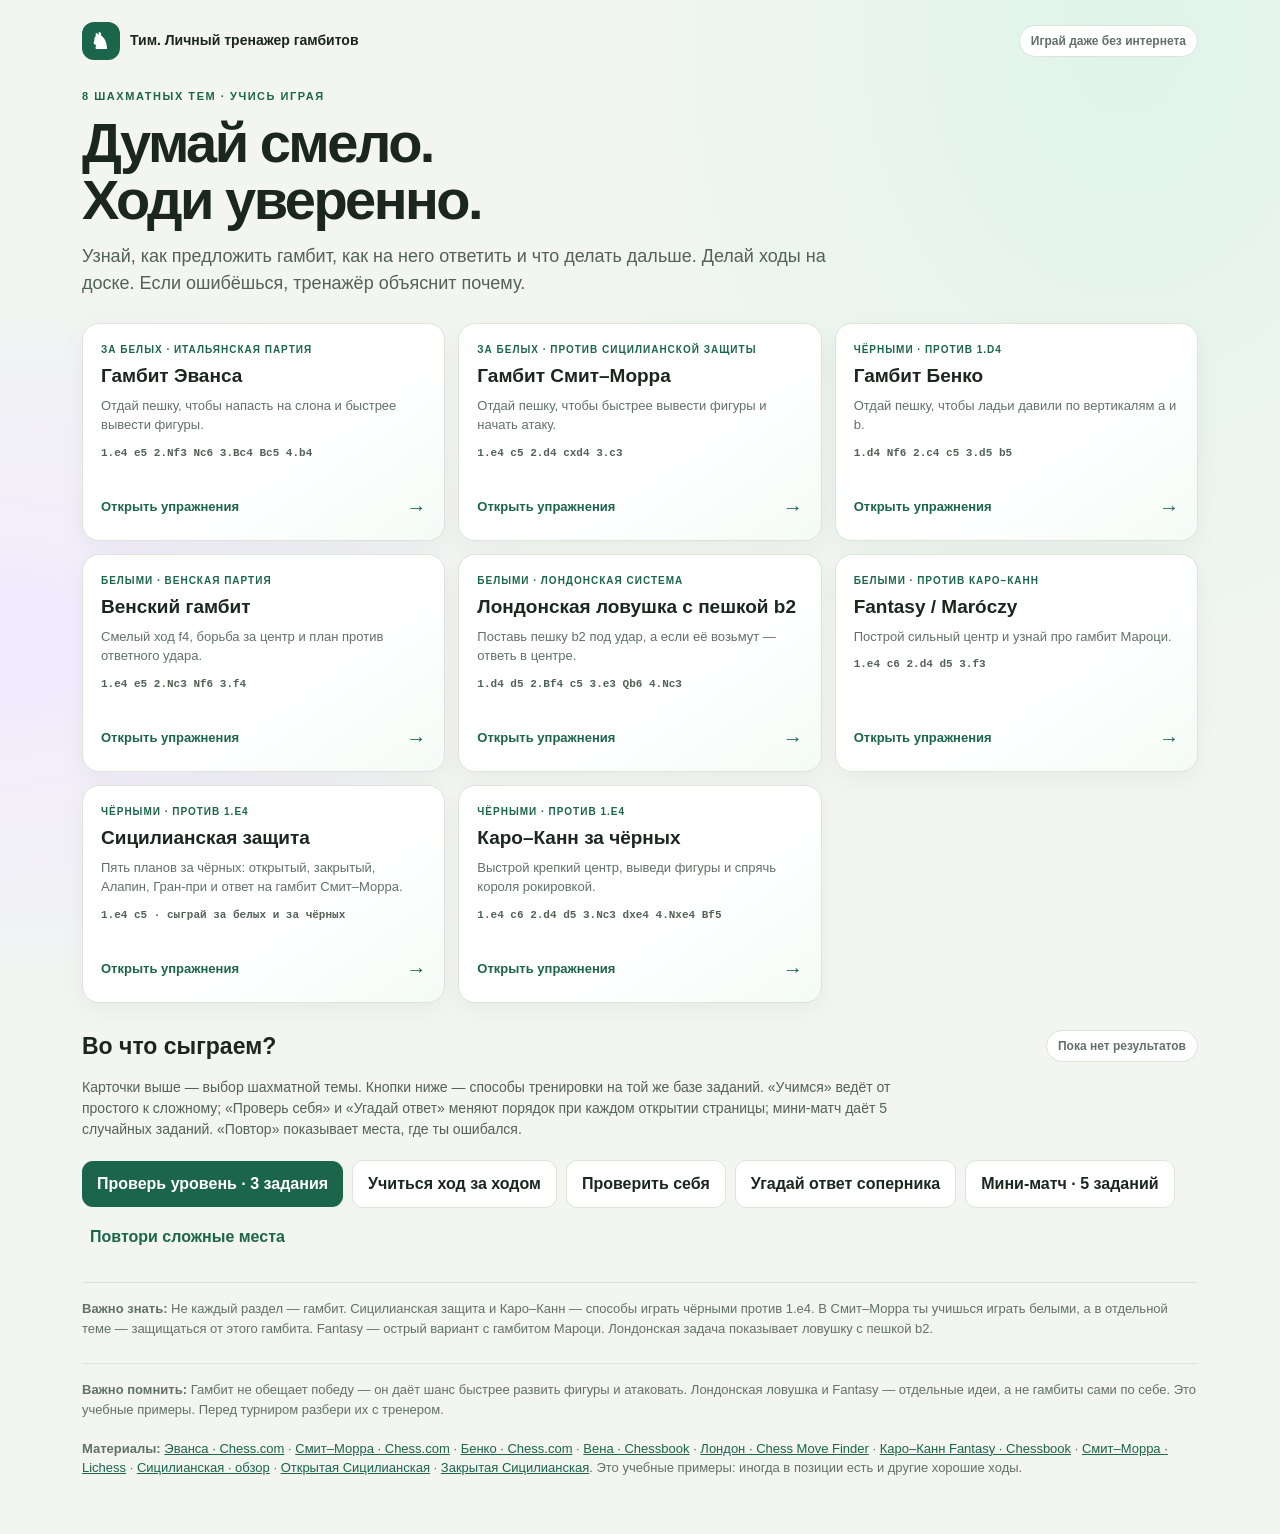
==== commit 49af208b: "Explain exercise setup, replay opening moves, support browser history and varied practice" ====
--- a/gambits.html
+++ b/gambits.html
@@ -22,7 +22,7 @@
 .glossary .glossary-words{padding:0 12px 12px;display:grid;gap:7px}
 .glossary p{margin:0;color:#52615a;font-size:12px;line-height:1.45}
 .glossary b{color:#1b3a2b}
-</style></head>
+</style><style>.task-intro{margin:14px 0;border:2px solid #c0dacc;background:linear-gradient(120deg,#f1fbf3,#f5f1ff)}.task-intro h3{margin:0 0 8px;font-size:21px}.task-intro p{margin:8px 0;font-size:14px}.task-intro #introGoal{font-weight:750;color:#205d44}.mode-explainer{color:#52615a;font-size:14px;max-width:850px}[hidden]{display:none!important}#replayCaption{color:#315b44;font-weight:700}</style></head>
 <body><div class="wrap">
 <header><div class="brand"><span class="logo">♞</span><span style="letter-spacing:0;text-transform:none;font-size:14px;line-height:1.25;max-width:250px">Тим. Личный тренажер гамбитов</span></div><span class="badge hide-mobile">Играй даже без интернета</span></header>
 <main>
@@ -39,12 +39,16 @@
 <button type="button" class="card selectable" data-open="caroblack" aria-label="Открыть тренажёр: Каро — Канн за чёрных"><span class="tag">Чёрными · против 1.e4</span><h2>Каро–Канн за чёрных</h2><p>Выстрой крепкий центр, выведи фигуры и спрячь короля рокировкой.</p><span class="seq">1.e4 c6 2.d4 d5 3.Nc3 dxe4 4.Nxe4 Bf5</span><span class="card-cta">Открыть упражнения <span aria-hidden="true">→</span></span></button>
 </div>
 <div class="topline"><h2>Во что сыграем?</h2><span class="badge" id="stats">Пока нет результатов</span></div>
-<div class="actions"><button class="btn" data-mode="diagnostic">Проверь уровень · 3 задания</button><button class="btn secondary" data-mode="study">Учиться ход за ходом</button><button class="btn secondary" data-mode="practice">Проверить себя</button><button class="btn secondary" data-mode="defense">Угадай ответ соперника</button><button class="btn secondary" data-mode="match">Мини-матч · 5 заданий</button><button class="btn ghost" data-mode="review">Повтори сложные места</button></div>
+<p class="mode-explainer">Карточки выше — выбор шахматной темы. Кнопки ниже — способы тренировки на той же базе заданий. «Учимся» ведёт от простого к сложному; «Проверь себя» и «Угадай ответ» меняют порядок при каждом открытии страницы; мини-матч даёт 5 случайных заданий. «Повтор» показывает места, где ты ошибался.</p><div class="actions"><button class="btn" data-mode="diagnostic">Проверь уровень · 3 задания</button><button class="btn secondary" data-mode="study">Учиться ход за ходом</button><button class="btn secondary" data-mode="practice">Проверить себя</button><button class="btn secondary" data-mode="defense">Угадай ответ соперника</button><button class="btn secondary" data-mode="match">Мини-матч · 5 заданий</button><button class="btn ghost" data-mode="review">Повтори сложные места</button></div>
 <p class="footnote"><b>Важно знать:</b> Не каждый раздел — гамбит. Сицилианская защита и Каро–Канн — способы играть чёрными против 1.e4. В Смит–Морра ты учишься играть белыми, а в отдельной теме — защищаться от этого гамбита. Fantasy — острый вариант с гамбитом Мароци. Лондонская задача показывает ловушку с пешкой b2.</p>
 </section>
 <section id="trainer" class="trainer">
 <div class="topline"><div><div class="eyebrow" id="modeLabel">Тренировка</div><h2 id="counter">Задание</h2></div><div class="row"><span class="badge" id="sessionStats">0 правильных ходов</span><button class="btn secondary small" id="homeBtn">Назад к режимам</button></div></div>
 <div class="toolbar"><label>За кого играем <select id="side"><option value="all">За обе стороны</option><option value="w">Белые</option><option value="b">Чёрные</option></select></label><label>Дебют <select id="opening"><option value="all">Все</option><option value="evans">Эванса</option><option value="morra">Смит–Морра</option><option value="benko">Бенко</option><option value="vienna">Вены</option><option value="london">Лондон</option><option value="caro">Каро–Канн</option><option value="sicilian">Сицилианская защита</option><option value="caroblack">Каро–Канн за чёрных</option></select></label><span class="badge" id="clock">Без таймера</span></div>
+<section class="panel task-intro" id="taskIntro" aria-label="Разберёмся в позиции">
+<h3>Тим, что здесь происходит?</h3><p>Это кусочек учебной партии. Первые ходы уже сделаны, чтобы сразу потренировать нужную идею. Тебе не нужно угадывать, как фигуры сюда попали: начало можно посмотреть на доске.</p>
+<p id="introStory"></p><p id="introGoal"></p><p id="introHow">Нажми на свою фигуру, затем на клетку, куда хочешь пойти. Соперник ответит сам. Твоя задача — пройти учебную линию и понять её план. Другой допустимый ход не всегда плох: здесь мы изучаем конкретный вариант.</p>
+<div class="row"><button type="button" class="btn secondary small" id="replayStart">Как мы пришли к этой позиции?</button><span id="replayControls" hidden><button type="button" class="btn secondary small" id="replayPrev">← Предыдущий ход</button> <button type="button" class="btn secondary small" id="replayNext">Следующий ход →</button> <button type="button" class="btn small" id="replayDone">Понятно, решать задание</button></span></div><p id="replayCaption" aria-live="polite"></p></section>
 <div class="empty-state hidden" id="emptyState" aria-live="polite"></div><div class="workspace" id="workspace"><section class="panel" id="boardPanel"><div class="board-title"><div><h3 id="posTitle"></h3><small id="turn"></small></div><span class="badge" id="gambit"></span></div><div id="board" role="grid" aria-label="Шахматная доска"></div><div class="boardfoot"><span id="posCount"></span><span class="status" id="status">Твой ход!</span></div><div class="progress"><i id="bar"></i></div></section>
 <section class="panel side"><div class="eyebrow" id="label">Тренировочный ход</div><h3 id="title"></h3><div id="prompt" class="prompt"></div><div id="idea" class="idea"></div><section class="opening-guide" id="openingGuide" aria-live="polite"><div class="guide-head"><span class="guide-mark" aria-hidden="true">✦</span><span id="guideLabel"></span></div><div class="guide-grid"><div class="guide-part"><b>Зачем нужен этот ход?</b><p id="guideWhy"></p></div><div class="guide-part"><b>Что часто играют дальше?</b><p id="guidePlan"></p></div></div></section><details class="glossary"><summary>Шахматный словарик</summary><div class="glossary-words">
 <p><b>Дебют</b> — начало шахматной партии.</p>
@@ -260,4 +264,119 @@
 function init(){stats();let errors=checkData();if(errors.length){console.error(errors);document.body.insertAdjacentHTML("afterbegin","<div style='background:#9b3029;color:white;padding:12px'>Ой, в одном задании неверный ход: "+errors.join(" · ")+"</div>")}document.querySelectorAll("[data-mode]").forEach(b=>b.onclick=()=>start(b.dataset.mode));document.querySelectorAll("[data-open]").forEach(b=>b.onclick=()=>{$("opening").value=b.dataset.open;$("side").value="all";start("study")});$("homeBtn").onclick=home;$("hintBtn").onclick=()=>{let st=sequenceStep();$("hint").textContent="Подсказка: "+(st&&st.hint?st.hint:task[8].split(".")[0]+".");$("hint").classList.remove("hidden")};$("showBtn").onclick=reveal;$("nextBtn").onclick=advance;$("prevLine").onclick=()=>{if(lineAt>0){lineAt--;pos=cp(line[lineAt]);$("lineStep").textContent=(lineAt+1)+" / "+line.length;$("prevLine").disabled=lineAt===0;$("nextLine").disabled=false;updateLineRecap(lineAt===line.length-1);draw()}};$("nextLine").onclick=()=>{if(lineAt<line.length-1){lineAt++;pos=cp(line[lineAt]);$("lineStep").textContent=(lineAt+1)+" / "+line.length;$("nextLine").disabled=lineAt===line.length-1;$("prevLine").disabled=false;updateLineRecap(lineAt===line.length-1);draw()}};$("side").onchange=()=>{if(mode!=="diagnostic"){idx=0;makeQueue();showTask()}};$("opening").onchange=()=>{if(mode!=="diagnostic"){idx=0;makeQueue();showTask()}};$("modalContinue").onclick=()=>{$("modal").classList.remove("open");start("practice")};$("modalClose").onclick=()=>$("modal").classList.remove("open");$("modal").onclick=e=>{if(e.target===$("modal"))$("modal").classList.remove("open")}}
 init();
 const showTaskBeforeGuide=showTask;showTask=function(){showTaskBeforeGuide();if(task)fillOpeningGuide(task)};
+
+(function(){
+const STORIES={
+evans:"В начале белые вывели коня и слона, а потом предложили пешку b4. Так начинается гамбит Эванса: белые хотят отвлечь чёрного слона и быстрее занять центр.",
+morra:"Белые начали ходом пешки e2–e4, а чёрные ответили c7–c5. Белые предложили пешку, чтобы открыть пути фигурам. Это идея гамбита Смит–Морра.",
+benko:"Белые заняли место пешками d4 и c4. Чёрные давят на этот центр и предлагают пешку на краю доски. В гамбите Бенко чёрные хотят открыть пути своим ладьям.",
+vienna:"Белые начали с пешки e4 и коня c3, затем пошли пешкой f4. В Венском гамбите белые хотят напасть на центр чёрных и получить активную игру.",
+london:"Белые начали с d4 и вывели слона на f4. Чёрный ферзь может напасть на пешку b2. Здесь учимся замечать угрозу и решать, когда пешку можно отдать ради своей атаки.",
+caro:"Чёрные отвечают на e4 ходом c6 и готовят d5. Белые строят центр и поддерживают его пешкой f3. Здесь учимся играть активно, но помнить о безопасности короля.",
+sicilian:"Белые начали пешкой e2–e4. Чёрные ответили c7–c5: так начинается Сицилианская защита. Дальше стороны спорят за центр. Здесь ты учишься находить ответы за чёрных.",
+caroblack:"Белые начали пешкой e2–e4. Чёрные готовят ответ c6 и d5 — это защита Каро–Канн. План чёрных: бороться за центр, вывести фигуры и укрыть короля."
+};
+let replay=null,replayAt=0,replaySaved=null,navigating=false,navDepth=0;
+const id=x=>document.getElementById(x);
+function shuffle(a){a=a.slice();for(let i=a.length-1;i>0;i--){let j=Math.floor(Math.random()*(i+1));[a[i],a[j]]=[a[j],a[i]]}return a}
+const ranks=new Map(shuffle(T).map((t,i)=>[t[0],i]));
+const themeRanks=new Map(shuffle(Object.keys(STORIES)).map((g,i)=>[g,i]));
+const originalQueue=makeQueue;
+makeQueue=function(){
+ originalQueue();
+ if(mode==="diagnostic"){
+  const easy=shuffle(T.filter(t=>Number(t[t.length-1])===1)),seen=new Set();
+  queue=easy.filter(t=>{if(seen.has(t[1]))return false;seen.add(t[1]);return true}).slice(0,3);
+ }else if(["practice","defense","match"].includes(mode)){
+  queue=queue.slice().sort((a,b)=>ranks.get(a[0])-ranks.get(b[0]));
+ }else if(mode==="study"){
+  queue=queue.slice().sort((a,b)=>(themeRanks.get(a[1])-themeRanks.get(b[1]))||(Number(a[a.length-1])-Number(b[b.length-1]))||T.indexOf(a)-T.indexOf(b));
+ }
+};
+function intro(){
+ id("taskIntro").hidden=!task||id("workspace").classList.contains("hidden");
+ if(!task)return;
+ id("introStory").textContent=STORIES[task[1]];
+ id("introGoal").textContent="Ты играешь "+(task[2]==="w"?"белыми":"чёрными")+". Сейчас твой ход. Задача: "+task[7];
+ id("replayControls").hidden=true;id("replayStart").hidden=false;id("replayCaption").textContent="";
+}
+function describeMove(s,u,n){
+ const p=s.b[sq(u.slice(0,2))],to=sq(u.slice(2,4)),names={p:"пешка",n:"конь",b:"слон",r:"ладья",q:"ферзь",k:"король"};
+ const who=s.turn==="w"?"Белые":"Чёрные";
+ if(p.t==="k"&&Math.abs(sq(u.slice(0,2))-to)===2)return n+". "+who+": рокировка — король прячется, ладья выходит в игру.";
+ return n+". "+who+": "+names[p.t]+" "+u.slice(0,2)+" → "+u.slice(2,4)+(s.b[to]?" — забирает "+names[s.b[to].t]+".":".");
+}
+function replayDraw(){
+ pos=cp(replay[replayAt].pos);selected=null;locked=true;lastMove=replay[replayAt].move;draw();
+ id("posTitle").textContent="Начало партии: ход "+replayAt+" из "+(replay.length-1);
+ id("replayCaption").textContent=replay[replayAt].caption;
+ id("status").textContent="Смотрим начало партии";
+ id("replayPrev").disabled=replayAt===0;id("replayNext").disabled=replayAt===replay.length-1;
+}
+function beginReplay(){
+ replaySaved={pos:cp(pos),locked,lastMove};replayAt=0;let s=initial();
+ replay=[{pos:cp(s),move:null,caption:"Начальная позиция. Белые ходят первыми. Нажимай «Следующий ход», чтобы увидеть, как появилась наша задача."}];
+ for(const [i,u] of task[3].split(" ").filter(Boolean).entries()){
+  const caption=describeMove(s,u,i+1),m=find(s,u);s=raw(s,m);
+  replay.push({pos:cp(s),move:{from:m.f,to:m.t},caption});
+ }
+ id("replayControls").hidden=false;id("replayStart").hidden=true;replayDraw();remember(false);
+}
+function endReplay(){
+ if(!replay)return;pos=cp(replaySaved.pos);locked=replaySaved.locked;lastMove=replaySaved.lastMove;replay=null;replaySaved=null;
+ id("posTitle").textContent=task[6];id("status").textContent=locked?"Линия пройдена":"Твой ход!";
+ id("replayControls").hidden=true;id("replayStart").hidden=false;id("replayCaption").textContent="Теперь понятно, откуда взялась позиция. Продолжай за "+(task[2]==="w"?"белых.":"чёрных.");draw();remember(false);
+}
+const originalGuard=guardInput;
+guardInput=function(fn){if(replay)return;return originalGuard(fn)};
+const uiIds=["title","prompt","idea","feedback","hint","counter","lineBox","lineRecap","moves","lineStep","status","posTitle","nextBtn","hintBtn","showBtn","prevLine","nextLine","bar","sessionStats","posCount","replayCaption"];
+function snapshot(){
+ const ui={};for(const k of uiIds){const e=id(k);ui[k]={text:e.textContent,classes:e.className,disabled:e.disabled,width:e.style.width};}
+ return {trainer:true,screen:id("trainer").classList.contains("active")?"task":"home",mode,ids:queue.map(t=>t[0]),idx,side:id("side").value,opening:id("opening").value,pos,selected,locked,lastMove,session,line,lineAt,seqIndex,seqHistory,seqShown,ui,replay,replayAt,replaySaved};
+}
+function remember(push){
+ if(navigating||navDepth)return;
+ try{const s=snapshot();const url=s.screen==="home"?"#home":"#task="+encodeURIComponent(task?task[0]:"empty")+"&mode="+mode;
+ history[push?"pushState":"replaceState"](s,"",url);}catch(e){console.warn("Не удалось сохранить экран",e)}
+}
+function restore(s){
+ if(!s||!s.trainer)return;
+ navigating=true;replay=null;replaySaved=null;
+ try{
+  id("modal").classList.remove("open");
+  if(s.screen==="home"){originalHome();id("taskIntro").hidden=true;return}
+  id("side").value=s.side;id("opening").value=s.opening;originalStart(s.mode);
+  queue=s.ids.map(k=>T.find(t=>t[0]===k)).filter(Boolean);idx=s.idx;originalTask();
+  pos=s.pos;selected=s.selected;locked=s.locked;lastMove=s.lastMove;session=s.session;line=s.line;lineAt=s.lineAt;seqIndex=s.seqIndex;seqHistory=s.seqHistory;seqShown=s.seqShown;
+  intro();
+  for(const k of uiIds){const e=id(k),v=s.ui[k];if(!v)continue;if(!["lineBox","lineRecap"].includes(k))e.textContent=v.text;e.className=v.classes;e.disabled=v.disabled;e.style.width=v.width;}
+  replay=s.replay;replayAt=s.replayAt;replaySaved=s.replaySaved;
+  updateLineRecap(!!s.ui.lineRecap&&s.ui.lineRecap.classes.split(" ").includes("active"));
+  if(replay){id("replayControls").hidden=false;id("replayStart").hidden=true;replayDraw()}else if(pos)draw();
+ }finally{navigating=false}
+}
+const originalTask=showTask,originalStart=start,originalHome=home;
+showTask=function(){replay=null;replaySaved=null;originalTask();intro();remember(true)};
+start=function(m){navDepth++;try{return originalStart(m)}finally{navDepth--;remember(true)}};
+home=function(){originalHome();id("taskIntro").hidden=true;remember(true)};
+const empty=showEmptyState;showEmptyState=function(){empty();id("taskIntro").hidden=true;remember(false)};
+for(const name of ["commitSequenceMove","trySequenceMove","tryMove","reveal"]){
+ const original={commitSequenceMove,trySequenceMove,tryMove,reveal}[name];
+ const wrapped=function(...args){try{return original(...args)}finally{remember(false)}};
+ if(name==="commitSequenceMove")commitSequenceMove=wrapped;
+ if(name==="trySequenceMove")trySequenceMove=wrapped;
+ if(name==="tryMove")tryMove=wrapped;
+ if(name==="reveal")reveal=wrapped;
+}
+id("replayStart").onclick=beginReplay;
+id("replayPrev").onclick=()=>{if(replayAt>0){replayAt--;replayDraw();remember(false)}};
+id("replayNext").onclick=()=>{if(replayAt<replay.length-1){replayAt++;replayDraw();remember(false)}};
+id("replayDone").onclick=endReplay;
+for(const k of ["hintBtn","prevLine","nextLine"]){const handler=id(k).onclick;id(k).onclick=function(e){handler(e);remember(false)}}
+id("homeBtn").onclick=home;id("showBtn").onclick=reveal;
+window.addEventListener("popstate",e=>restore(e.state));
+id("taskIntro").hidden=true;
+if(history.state&&history.state.trainer)restore(history.state);else remember(false);
+})();
+
 </script></body></html>
